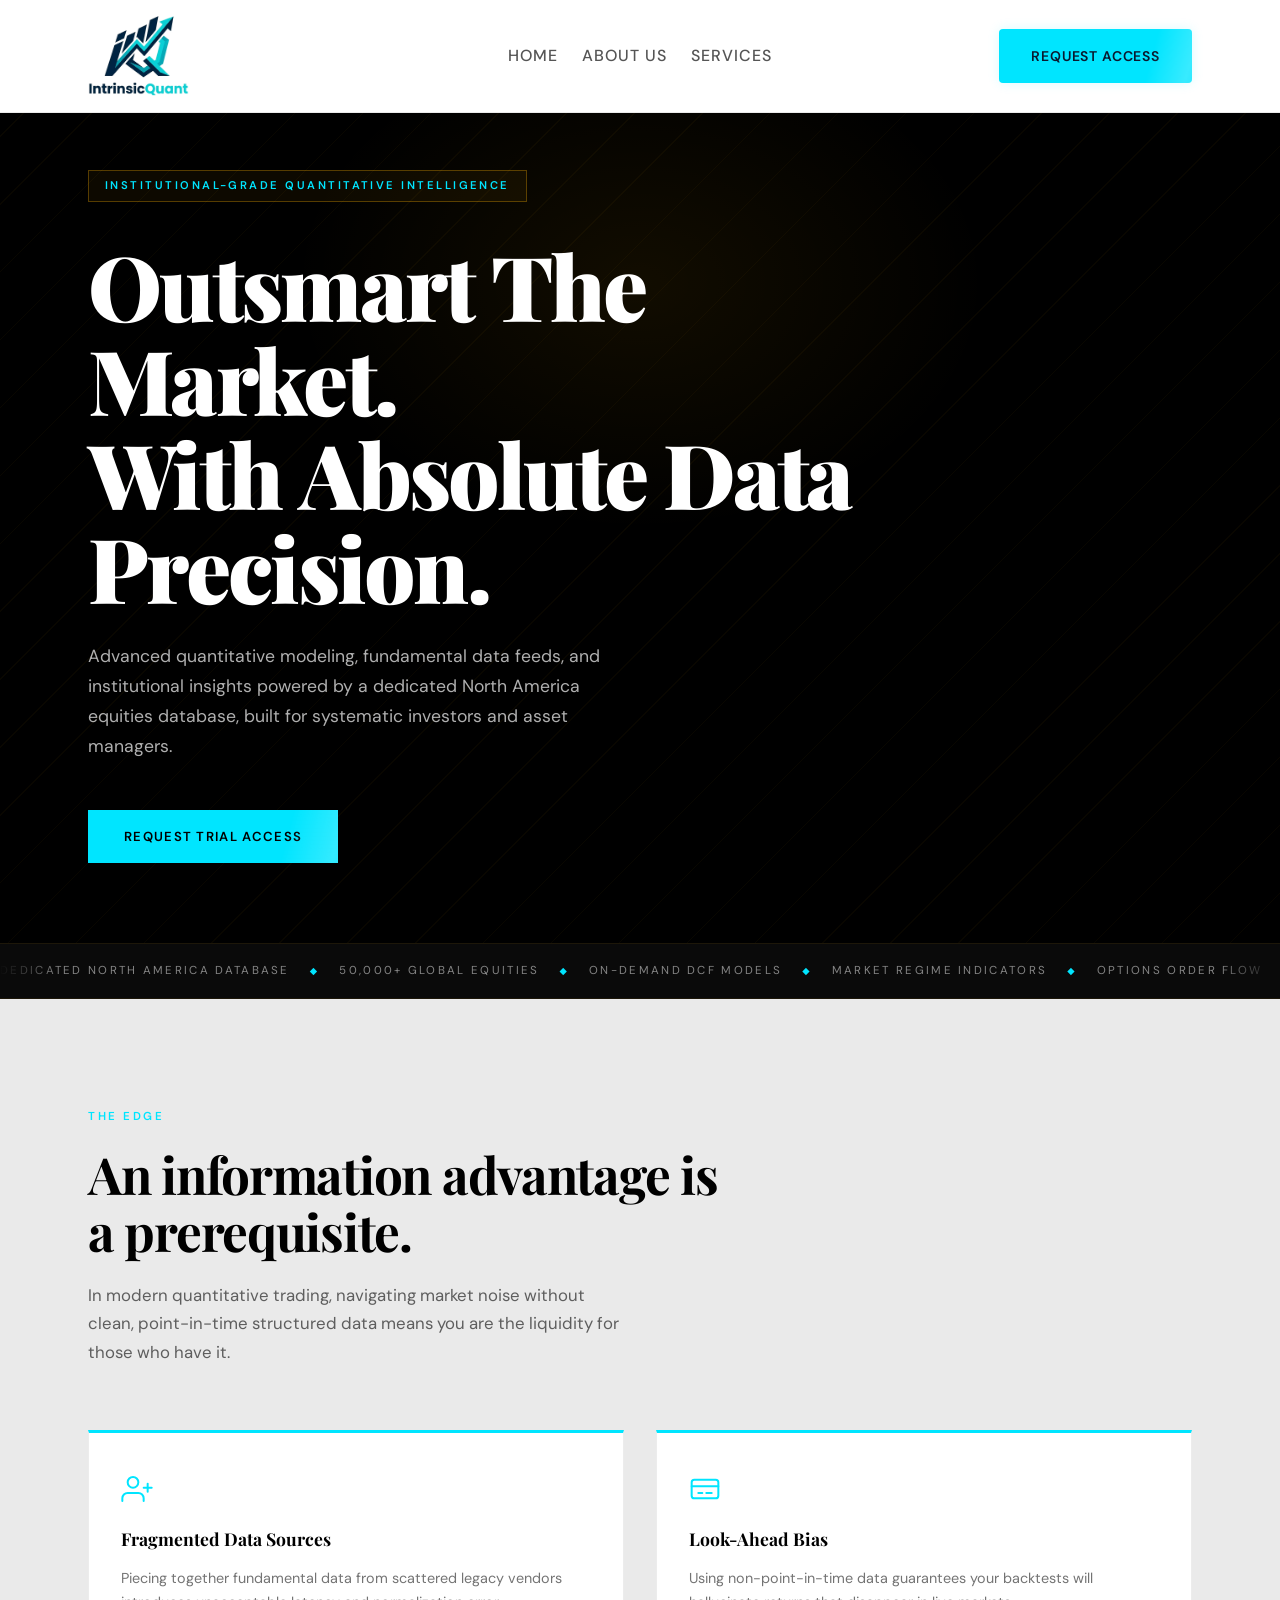
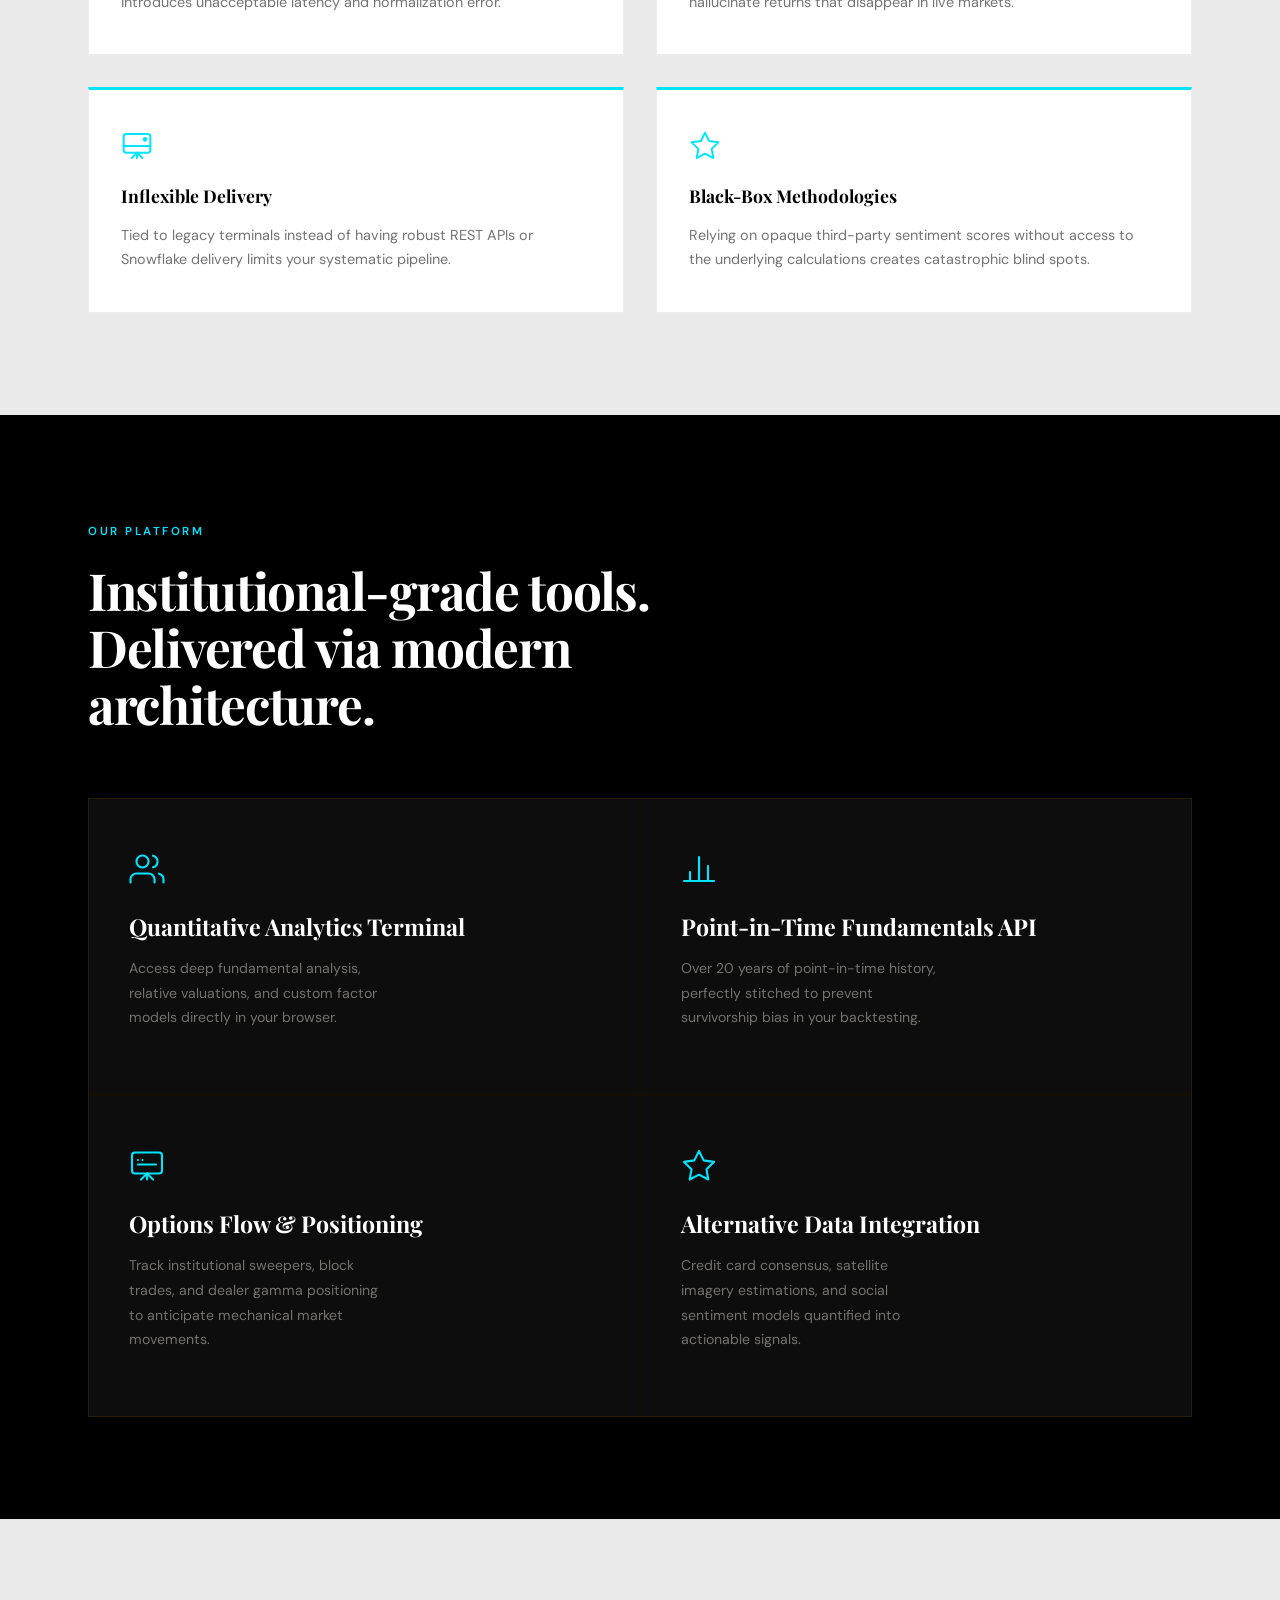
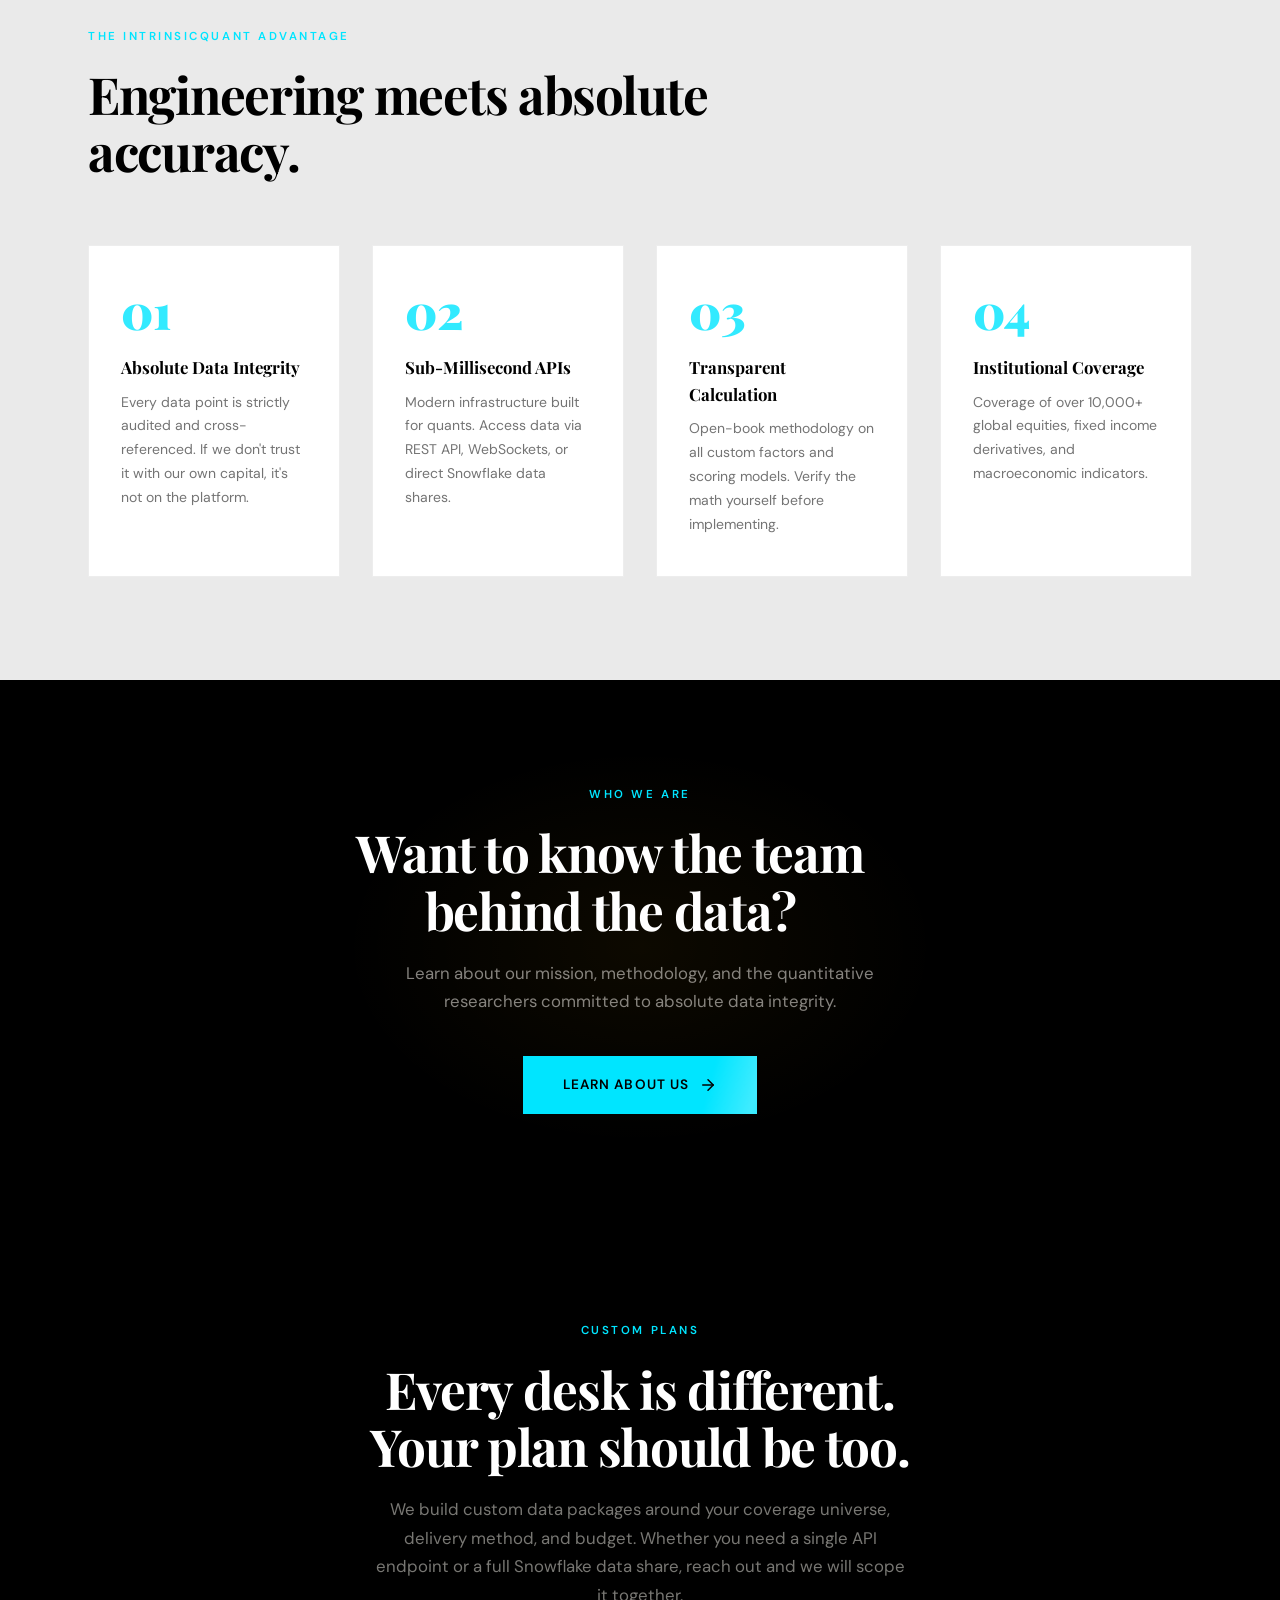
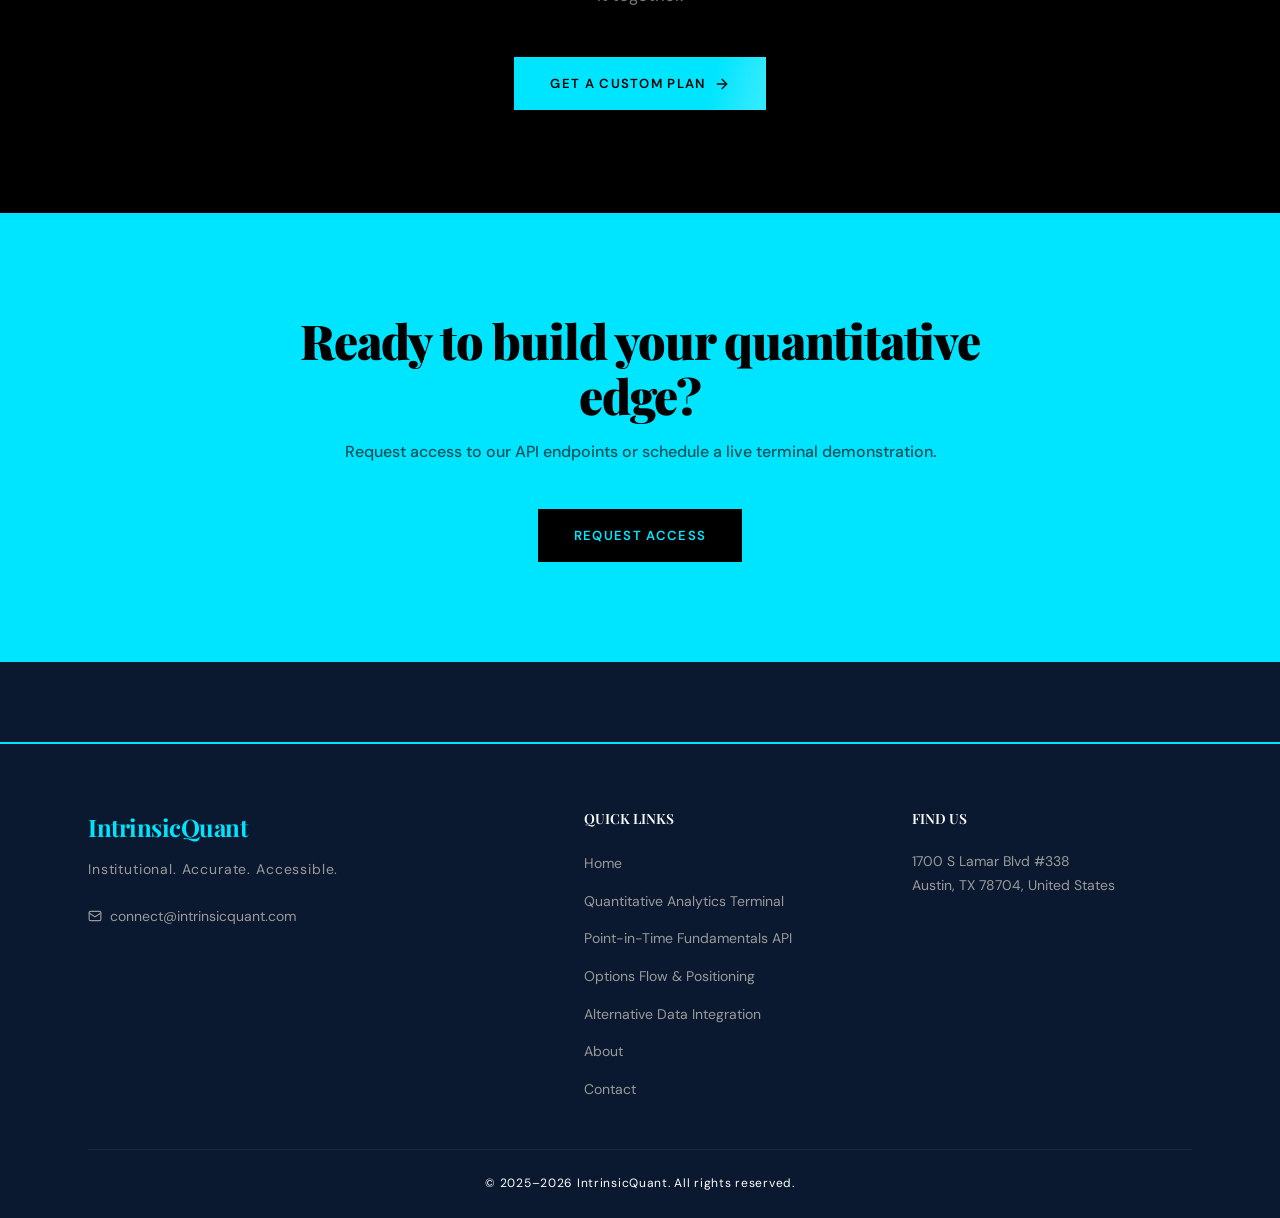
==== index.html @ f61d4e47 "Initial commit for IntrinsicQuant" ====
<!DOCTYPE html>
<html lang="en">

<head>
  <meta charset="UTF-8">
  <meta name="viewport" content="width=device-width, initial-scale=1.0">
  <title>IntrinsicQuant — Quantitative Financial Intelligence</title>
  <meta name="description"
    content="IntrinsicQuant is a Bloomberg-grade quantitative data platform delivering point-in-time fundamentals, options flow, and API access to systematic traders.">
  <link rel="canonical" href="https://intrinsicquant.com/">
  <meta property="og:title" content="IntrinsicQuant — Institutional-Grade Quantitative Financial Intelligence">
  <meta property="og:description"
    content="IntrinsicQuant is a Bloomberg-grade quantitative data platform delivering point-in-time fundamentals, options flow, and API access to systematic traders.">
  <meta property="og:image" content="https://intrinsicquant.com/assets/images/logo.png">
  <meta property="og:url" content="https://intrinsicquant.com/">
  <meta property="og:type" content="website">
  <meta name="twitter:card" content="summary_large_image">
  <meta name="twitter:title" content="IntrinsicQuant — Institutional-Grade Quantitative Financial Intelligence">
  <meta name="twitter:description" content="IntrinsicQuant is a Bloomberg-grade quantitative data platform delivering point-in-time fundamentals, options flow, and API access to systematic traders.">
  <meta name="twitter:image" content="https://intrinsicquant.com/assets/images/logo.png">
  <link
    href="https://fonts.googleapis.com/css2?family=Playfair+Display:ital,wght@0,400;0,600;0,700;0,900;1,400;1,700&family=DM+Sans:opsz,wght@9..40,300;9..40,400;9..40,500;9..40,600&display=swap"
    rel="stylesheet">
  <link rel="stylesheet" href="css/styles.css">
  <script type="application/ld+json">
  {
    "@context": "https://schema.org",
    "@type": "Organization",
    "name": "IntrinsicQuant",
    "image": "https://intrinsicquant.com/assets/images/logo.png",
    "@id": "https://intrinsicquant.com/",
    "url": "https://intrinsicquant.com/",
    "address": {
      "@type": "PostalAddress",
      "streetAddress": "1700 S Lamar Blvd #338",
      "addressLocality": "Austin",
      "addressRegion": "TX",
      "postalCode": "78704",
      "addressCountry": "US"
    }
  }
  </script>
  <style>
    /* ══════════════════════════════════════════════
   HOME — SECTION 1: HERO
══════════════════════════════════════════════ */
    .home-hero {
      position: relative;
      min-height: 100vh;
      background: #000;
      display: flex;
      align-items: center;
      overflow: hidden;
      padding-top: 90px;
    }

    /* Diagonal geometric texture */
    .home-hero__bg {
      position: absolute;
      inset: 0;
      background-image:
        repeating-linear-gradient(135deg,
          rgba(255, 180, 0, 0.035) 0px,
          rgba(255, 180, 0, 0.035) 1px,
          transparent 1px,
          transparent 48px);
      pointer-events: none;
      z-index: 0;
    }

    /* Radial glow behind headline */
    .home-hero__glow {
      position: absolute;
      top: 30%;
      left: 50%;
      transform: translate(-50%, -50%);
      width: 700px;
      height: 500px;
      background: radial-gradient(ellipse at center, rgba(255, 180, 0, 0.07) 0%, transparent 70%);
      pointer-events: none;
      z-index: 0;
    }

    .home-hero__inner {
      position: relative;
      z-index: 1;
      width: 100%;
      max-width: var(--container-max);
      margin-inline: auto;
      padding-inline: var(--container-padding);
      padding-block: 80px;
    }

    .home-hero__tag {
      display: inline-block;
      font-family: var(--font-body);
      font-size: 0.7rem;
      font-weight: var(--weight-semibold);
      letter-spacing: 0.22em;
      text-transform: uppercase;
      color: var(--color-gold);
      border: 1px solid rgba(255, 180, 0, 0.3);
      padding: 6px 16px;
      margin-bottom: 36px;
      background: rgba(255, 180, 0, 0.05);
    }

    .home-hero__headline {
      font-family: var(--font-display);
      font-size: clamp(3rem, 7vw, 5.8rem);
      font-weight: 900;
      line-height: 1.05;
      letter-spacing: -0.03em;
      color: #fff;
      max-width: 820px;
      margin-bottom: 28px;
    }

    /* Word-by-word stagger */
    .home-hero__headline .word {
      display: inline-block;
      opacity: 0;
      transform: translateY(36px);
      animation: wordUp 0.75s cubic-bezier(0.16, 1, 0.3, 1) both;
    }

    @keyframes wordUp {
      to {
        opacity: 1;
        transform: translateY(0);
      }
    }

    .home-hero__sub {
      font-family: var(--font-body);
      font-size: 1.1rem;
      line-height: 1.7;
      color: var(--color-light);
      opacity: 0.75;
      max-width: 540px;
      margin-bottom: 48px;
      opacity: 0;
      animation: heroFadeIn 0.9s cubic-bezier(0.16, 1, 0.3, 1) 0.45s forwards;
    }

    @keyframes heroFadeIn {
      from {
        opacity: 0;
        transform: translateY(16px);
      }

      to {
        opacity: 0.75;
        transform: translateY(0);
      }
    }

    .home-hero__actions {
      display: flex;
      gap: 16px;
      flex-wrap: wrap;
      opacity: 0;
      animation: heroFadeIn2 0.9s cubic-bezier(0.16, 1, 0.3, 1) 0.7s forwards;
    }

    @keyframes heroFadeIn2 {
      from {
        opacity: 0;
        transform: translateY(12px);
      }

      to {
        opacity: 1;
        transform: translateY(0);
      }
    }

    .hero-btn-primary {
      display: inline-flex;
      align-items: center;
      gap: 8px;
      background: var(--color-gold);
      color: #000;
      font-family: var(--font-body);
      font-size: 0.82rem;
      font-weight: 600;
      letter-spacing: 0.1em;
      text-transform: uppercase;
      padding: 16px 36px;
      transition: background 0.25s, transform 0.2s, box-shadow 0.25s;
      position: relative;
      overflow: hidden;
    }

    .hero-btn-primary::after {
      content: '';
      position: absolute;
      inset: 0;
      background: linear-gradient(105deg, transparent 40%, rgba(255, 255, 255, 0.2) 50%, transparent 60%);
      background-size: 200%;
      background-position: 200%;
      transition: background-position 0.55s;
    }

    .hero-btn-primary:hover {
      background: #ffc933;
      transform: translateY(-2px);
      box-shadow: 0 8px 28px rgba(255, 180, 0, 0.3);
    }

    .hero-btn-primary:hover::after {
      background-position: -200%;
    }

    .hero-btn-outline {
      display: inline-flex;
      align-items: center;
      gap: 8px;
      background: transparent;
      color: var(--color-gold);
      font-family: var(--font-body);
      font-size: 0.82rem;
      font-weight: 600;
      letter-spacing: 0.1em;
      text-transform: uppercase;
      padding: 16px 36px;
      border: 1.5px solid var(--color-gold);
      transition: background 0.25s, transform 0.2s, box-shadow 0.25s;
    }

    .hero-btn-outline:hover {
      background: rgba(255, 180, 0, 0.08);
      transform: translateY(-2px);
      box-shadow: 0 0 20px rgba(255, 180, 0, 0.15);
    }

    /* ══════════════════════════════════════════════
   HOME — SECTION 2: CREDIBILITY STRIP
══════════════════════════════════════════════ */
    .cred-strip {
      background: #0a0a0a;
      border-top: 1px solid rgba(255, 180, 0, 0.08);
      border-bottom: 1px solid rgba(255, 180, 0, 0.08);
      padding: 18px 0;
      overflow: hidden;
      position: relative;
      display: flex;
    }

    .cred-strip::before,
    .cred-strip::after {
      content: '';
      position: absolute;
      top: 0;
      bottom: 0;
      width: 60px;
      z-index: 2;
    }

    .cred-strip::before {
      left: 0;
      background: linear-gradient(to right, #0a0a0a, transparent);
    }

    .cred-strip::after {
      right: 0;
      background: linear-gradient(to left, #0a0a0a, transparent);
    }

    .cred-strip__track {
      display: flex;
      flex-shrink: 0;
      animation: scroll-strip 25s linear infinite;
    }

    @keyframes scroll-strip {
      0% {
        transform: translateX(0);
      }

      100% {
        transform: translateX(-50%);
      }
    }

    .cred-strip__text {
      display: flex;
      align-items: center;
      font-family: var(--font-body);
      font-size: 0.72rem;
      letter-spacing: 0.2em;
      text-transform: uppercase;
      color: rgba(234, 234, 234, 0.55);
      margin: 0;
      padding-right: 20px;
      white-space: nowrap;
    }

    .cred-strip__text .diamond {
      color: var(--color-gold);
      margin: 0 20px;
      font-size: 0.6rem;
    }

    /* ══════════════════════════════════════════════
   HOME — SECTION 3: PROBLEM
══════════════════════════════════════════════ */
    .problem-section {
      background: var(--color-light);
      color: #000;
      padding-block: clamp(60px, 8vw, 120px);
    }

    .problem-section .sec-label {
      color: var(--color-gold);
    }

    .problem-section .sec-headline {
      color: #000;
    }

    .problem-section .sec-sub {
      color: rgba(0, 0, 0, 0.6);
    }

    .pain-grid {
      display: grid;
      grid-template-columns: repeat(2, 1fr);
      gap: 32px;
      margin-top: 64px;
    }

    .pain-card {
      background: #fff;
      border: 1px solid rgba(0, 0, 0, 0.07);
      border-top: 3px solid var(--color-gold);
      padding: 40px 32px;
      transition: box-shadow 0.3s, transform 0.3s;
    }

    .pain-card:hover {
      box-shadow: 0 12px 40px rgba(0, 0, 0, 0.1);
      transform: translateY(-4px);
    }

    .pain-icon {
      font-size: 2rem;
      margin-bottom: 20px;
      display: block;
    }

    .pain-card h4 {
      font-family: var(--font-display);
      font-size: 1.1rem;
      font-weight: 700;
      color: #000;
      margin-bottom: 12px;
    }

    .pain-card p {
      font-size: 0.9rem;
      line-height: 1.7;
      color: rgba(0, 0, 0, 0.55);
    }

    /* ══════════════════════════════════════════════
   HOME — SECTION 4: SERVICES
══════════════════════════════════════════════ */
    .services-section {
      background: #000;
      padding-block: clamp(60px, 8vw, 120px);
    }

    .svc-grid {
      display: grid;
      grid-template-columns: repeat(2, 1fr);
      gap: 2px;
      margin-top: 64px;
      background: rgba(255, 180, 0, 0.08);
      border: 1px solid rgba(255, 180, 0, 0.1);
      align-items: stretch;
      /* equal height */
    }

    .svc-card {
      background: #0d0d0d;
      padding: 52px 40px 64px;
      position: relative;
      overflow: hidden;
      text-decoration: none;
      color: inherit;
      display: flex;
      flex-direction: column;
      transition: background 0.35s, box-shadow 0.35s;
    }

    /* Gold gradient overlay that fades in on hover */
    .svc-card::after {
      content: '';
      position: absolute;
      inset: 0;
      background: linear-gradient(160deg,
          rgba(180, 120, 0, 0.14) 0%,
          rgba(255, 180, 0, 0.06) 50%,
          transparent 100%);
      opacity: 0;
      transition: opacity 0.4s;
      pointer-events: none;
      z-index: 0;
    }

    .svc-card>* {
      position: relative;
      z-index: 1;
    }

    .svc-card::before {
      content: '';
      position: absolute;
      top: 0;
      left: 0;
      right: 0;
      height: 2px;
      background: var(--color-gold);
      transform: scaleX(0);
      transform-origin: left;
      transition: transform 0.4s var(--ease-out);
      z-index: 2;
    }

    .svc-card:hover {
      background: #111;
      box-shadow: inset 0 0 60px rgba(150, 100, 0, 0.12);
    }

    .svc-card:hover::before {
      transform: scaleX(1);
    }

    .svc-card:hover::after {
      opacity: 1;
    }

    .svc-arrow {
      position: absolute;
      bottom: 32px;
      right: 36px;
      color: var(--color-gold);
      font-size: 1.3rem;
      opacity: 0;
      transform: translateX(-8px);
      transition: all 0.3s;
    }

    .svc-card:hover .svc-arrow {
      opacity: 1;
      transform: translateX(0);
    }

    .svc-icon {
      font-size: 2.2rem;
      margin-bottom: 24px;
      display: block;
    }

    .svc-card h3 {
      font-family: var(--font-display);
      font-size: 1.45rem;
      font-weight: 700;
      color: #fff;
      margin-bottom: 14px;
    }

    .svc-card p {
      font-size: 0.88rem;
      line-height: 1.75;
      color: rgba(240, 237, 230, 0.45);
      max-width: 260px;
    }

    /* ══════════════════════════════════════════════
   HOME — SECTION 5: WHY INTRINSICQUANT
══════════════════════════════════════════════ */
    .why-section {
      background: var(--color-light);
      color: #000;
      padding-block: clamp(60px, 8vw, 120px);
    }

    .why-section .sec-label {
      color: var(--color-gold);
    }

    .why-section .sec-headline {
      color: #000;
    }

    .why-cols {
      display: grid;
      grid-template-columns: repeat(4, 1fr);
      gap: 32px;
      margin-top: 64px;
    }

    .why-col {
      padding: 40px 32px;
      background: #fff;
      border: 1px solid rgba(0, 0, 0, 0.07);
      transition: box-shadow 0.3s, transform 0.3s;
    }

    .why-col:hover {
      box-shadow: 0 12px 40px rgba(0, 0, 0, 0.09);
      transform: translateY(-4px);
    }

    .why-num {
      font-family: var(--font-display);
      font-size: 3rem;
      font-weight: 900;
      color: var(--color-gold);
      line-height: 1;
      margin-bottom: 20px;
      display: block;
      opacity: 0.8;
    }

    .why-col h4 {
      font-family: var(--font-display);
      font-size: 1.05rem;
      font-weight: 700;
      color: #000;
      margin-bottom: 10px;
    }

    .why-col p {
      font-size: 0.875rem;
      line-height: 1.7;
      color: rgba(0, 0, 0, 0.55);
    }

    /* ══════════════════════════════════════════════
   HOME — SECTION 5.5: ABOUT CTA
══════════════════════════════════════════════ */
    .about-cta-section {
      background: #000;
      padding-block: clamp(60px, 8vw, 100px);
      position: relative;
      overflow: hidden;
    }

    .about-cta-section::before {
      content: '';
      position: absolute;
      top: 50%;
      left: 50%;
      transform: translate(-50%, -50%);
      width: 600px;
      height: 400px;
      background: radial-gradient(ellipse at center, rgba(255, 180, 0, 0.05) 0%, transparent 70%);
      pointer-events: none;
    }

    .about-cta-inner {
      position: relative;
      text-align: center;
      max-width: 700px;
      margin-inline: auto;
    }

    .about-cta-section .sec-label {
      color: var(--color-gold);
    }

    .about-cta-section .sec-headline {
      color: #fff;
      margin-bottom: 20px;
    }

    .about-cta-section .sec-sub {
      color: rgba(240, 237, 230, 0.55);
      margin-bottom: 40px;
    }

    .about-cta-btn {
      display: inline-flex;
      align-items: center;
      gap: 10px;
      background: var(--color-gold);
      color: #000;
      font-family: var(--font-body);
      font-size: 0.85rem;
      font-weight: 600;
      letter-spacing: 0.08em;
      text-transform: uppercase;
      padding: 18px 40px;
      transition: background 0.25s, transform 0.2s, box-shadow 0.25s;
      position: relative;
      overflow: hidden;
    }

    .about-cta-btn::after {
      content: '';
      position: absolute;
      inset: 0;
      background: linear-gradient(105deg, transparent 40%, rgba(255, 255, 255, 0.25) 50%, transparent 60%);
      background-size: 200%;
      background-position: 200%;
      transition: background-position 0.55s;
    }

    .about-cta-btn:hover {
      background: #ffc933;
      transform: translateY(-2px);
      box-shadow: 0 10px 30px rgba(255, 180, 0, 0.35);
    }

    .about-cta-btn:hover::after {
      background-position: -200%;
    }

    .about-cta-btn svg {
      transition: transform 0.3s;
    }

    .about-cta-btn:hover svg {
      transform: translateX(4px);
    }

    /* ══════════════════════════════════════════════
   HOME — SECTION 6: HOW IT WORKS
══════════════════════════════════════════════ */
    .process-section {
      background: #000;
      padding-block: clamp(60px, 8vw, 120px);
    }

    .steps-row {
      display: grid;
      grid-template-columns: repeat(4, 1fr);
      gap: 0;
      margin-top: 72px;
      position: relative;
    }

    /* Horizontal connecting gold line — desktop */
    .steps-row::before {
      content: '';
      position: absolute;
      top: 32px;
      /* vertically centered on the 64px circle */
      left: calc(12.5%);
      right: calc(12.5%);
      height: 1px;
      background: linear-gradient(90deg, rgba(255, 180, 0, 0), rgba(255, 180, 0, 0.6) 20%, rgba(255, 180, 0, 0.6) 80%, rgba(255, 180, 0, 0));
      pointer-events: none;
      z-index: 0;
    }

    .step-item {
      padding: 0 24px;
      position: relative;
      text-align: center;
    }

    .step-circle {
      width: 64px;
      height: 64px;
      border-radius: 50%;
      background: #000;
      border: 2px solid var(--color-gold);
      display: flex;
      align-items: center;
      justify-content: center;
      margin: 0 auto 28px;
      font-family: var(--font-display);
      font-size: 1.3rem;
      font-weight: 700;
      color: var(--color-gold);
      position: relative;
      z-index: 1;
      transition: background 0.3s, box-shadow 0.3s;
    }

    .step-item:hover .step-circle {
      background: var(--color-gold);
      color: #000;
      box-shadow: 0 0 24px rgba(255, 180, 0, 0.35);
    }

    .step-item h4 {
      font-family: var(--font-display);
      font-size: 1.05rem;
      font-weight: 700;
      color: #fff;
      margin-bottom: 10px;
    }

    .step-item p {
      font-size: 0.85rem;
      line-height: 1.7;
      color: rgba(240, 237, 230, 0.45);
    }

    /* ══════════════════════════════════════════════
   HOME — SECTION 7: CTA BANNER
══════════════════════════════════════════════ */
    .cta-gold {
      background: var(--color-gold);
      padding-block: clamp(60px, 8vw, 100px);
      text-align: center;
    }

    .cta-gold h2 {
      font-family: var(--font-display);
      font-size: clamp(1.8rem, 4vw, 3rem);
      font-weight: 900;
      color: #000;
      line-height: 1.15;
      letter-spacing: -0.025em;
      max-width: 680px;
      margin-inline: auto;
      margin-bottom: 16px;
    }

    .cta-gold__sub {
      font-size: 1rem;
      color: rgba(0, 0, 0, 0.65);
      margin-bottom: 44px;
      font-weight: 500;
    }

    .cta-gold__btns {
      display: flex;
      gap: 16px;
      justify-content: center;
      flex-wrap: wrap;
    }

    .cta-btn-black {
      display: inline-flex;
      align-items: center;
      gap: 8px;
      background: #000;
      color: var(--color-gold);
      font-family: var(--font-body);
      font-size: 0.82rem;
      font-weight: 600;
      letter-spacing: 0.1em;
      text-transform: uppercase;
      padding: 16px 36px;
      transition: background 0.25s, transform 0.2s;
    }

    .cta-btn-black:hover {
      background: #1a1a1a;
      transform: translateY(-2px);
    }

    .cta-btn-outline-black {
      display: inline-flex;
      align-items: center;
      gap: 8px;
      background: transparent;
      color: #000;
      font-family: var(--font-body);
      font-size: 0.82rem;
      font-weight: 600;
      letter-spacing: 0.1em;
      text-transform: uppercase;
      padding: 16px 36px;
      border: 1.5px solid #000;
      transition: background 0.25s, transform 0.2s;
    }

    .cta-btn-outline-black:hover {
      background: rgba(0, 0, 0, 0.08);
      transform: translateY(-2px);
    }

    /* ══════════════════════════════════════════════
   SHARED SECTION LABEL / HEADLINE HELPERS
══════════════════════════════════════════════ */
    .sec-label {
      display: inline-block;
      font-family: var(--font-body);
      font-size: 0.72rem;
      font-weight: 600;
      letter-spacing: 0.22em;
      text-transform: uppercase;
      color: var(--color-gold);
      margin-bottom: 20px;
    }

    .sec-headline {
      font-family: var(--font-display);
      font-size: clamp(2rem, 4.5vw, 3.2rem);
      font-weight: 700;
      line-height: 1.12;
      letter-spacing: -0.025em;
      color: #fff;
      margin-bottom: 20px;
      max-width: 640px;
    }

    .sec-sub {
      font-size: 1.05rem;
      line-height: 1.7;
      color: rgba(240, 237, 230, 0.5);
      max-width: 540px;
      margin-inline: auto;
      margin-bottom: 0;
    }

    /* ══════════════════════════════════════════════
   RESPONSIVE
══════════════════════════════════════════════ */
    @media (max-width: 1024px) {
      .why-cols {
        grid-template-columns: repeat(2, 1fr);
      }
    }

    @media (max-width: 880px) {
      .pain-grid {
        grid-template-columns: 1fr;
      }

      .svc-grid {
        grid-template-columns: 1fr;
      }

      .steps-row {
        grid-template-columns: 1fr;
        gap: 0;
      }

      /* Hide horizontal desktop line on mobile */
      .steps-row::before {
        display: none;
      }

      .step-item {
        text-align: left;
        display: flex;
        gap: 24px;
        align-items: flex-start;
        padding: 0 0 0 0;
        position: relative;
        margin-bottom: 40px;
      }

      /* Vertical gold line runs alongside each step except the last */
      .step-item:not(:last-child)::after {
        content: '';
        position: absolute;
        top: 64px;
        /* below the circle */
        left: 31px;
        /* center of 64px circle */
        width: 1px;
        bottom: -8px;
        background: linear-gradient(180deg, rgba(255, 180, 0, 0.6), rgba(255, 180, 0, 0));
        z-index: 0;
      }

      .step-circle {
        margin: 0;
        flex: 0 0 calc(64px) !important;
        width: 64px !important;
        height: 64px !important;
        min-width: 64px !important;
        min-height: 64px !important;
        aspect-ratio: 1 / 1 !important;
        border-radius: 50% !important;
        position: relative;
        z-index: 1;
        display: flex !important;
        align-items: center !important;
        justify-content: center !important;
        padding: 0 !important;
        line-height: 1 !important;
      }

      .step-item>div {
        flex: 1;
        padding-top: 16px;
      }
    }

    @media (max-width: 640px) {
      .home-hero__headline .word {
        animation: heroFadeIn 0.8s ease forwards !important;
        animation-delay: 0.15s !important;
      }

      .why-cols {
        grid-template-columns: 1fr;
      }

      .home-hero__actions {
        flex-direction: column;
      }

      .hero-btn-primary,
      .hero-btn-outline {
        width: 100%;
        justify-content: center;
      }

      .cta-gold__btns {
        flex-direction: column;
        align-items: center;
      }

      .cta-btn-black,
      .cta-btn-outline-black {
        width: 100%;
        max-width: 320px;
        justify-content: center;
      }
    }
  </style>
  <script defer src="js/main.js"></script>
</head>

<body>

  <!-- NAV -->
  <nav class="nav" id="navbar">
    <div class="container">
      <div class="nav__inner">

        <a class="nav__logo" href="/">
          <img src="assets/images/logo.png" alt="IntrinsicQuant" height="80">
        </a>

        <ul class="nav__links">
          <li class="nav__item">
            <a href="/" class="nav__link">Home</a>
          </li>
          <li class="nav__item">
            <a href="/about/" class="nav__link">About Us</a>
          </li>
          <li class="nav__item">
            <a href="/#services" class="nav__link">Services</a>
          </li>
          
        </ul>

        <div class="nav__ctas">
          
          <a class="btn btn--sm btn--primary" href="/contact/">Request Access</a>
        </div>

        <button class="nav__hamburger" id="nav-hamburger" aria-label="Toggle menu" aria-expanded="false">
          <span></span><span></span><span></span>
        </button>

      </div>
    </div>
  </nav>

  <!-- Mobile nav drawer -->
  <div class="nav__mobile" id="nav-mobile">
    <a href="/" class="nav__link">Home</a>
    <a href="/about/" class="nav__link">About Us</a>
    <a href="/#services" class="nav__link">Services</a>
    
    <div style="margin-top:auto;display:flex;flex-direction:column;gap:12px;">
      
      <a class="btn btn--primary" href="/contact/">Request Access</a>
    </div>
  </div>

  <!-- ═══════════════════════════════════════════
     SECTION 1 — HERO
════════════════════════════════════════════ -->
  <section class="home-hero" id="home-hero">
    <div class="home-hero__bg"></div>
    <div class="home-hero__glow"></div>
    <div class="home-hero__inner">
      <span class="home-hero__tag">Institutional-Grade Quantitative Intelligence</span>
      <h1 class="home-hero__headline">
        <span class="word" style="animation-delay:0.10s">Outsmart</span>
        <span class="word" style="animation-delay:0.22s">The</span>
        <span class="word" style="animation-delay:0.34s">Market.</span><br>
        <span class="word" style="animation-delay:0.50s">With</span>
        <span class="word" style="animation-delay:0.62s">Absolute</span>
        <span class="word" style="animation-delay:0.74s">Data</span>
        <span class="word" style="animation-delay:0.86s">Precision.</span>
      </h1>
      <p class="home-hero__sub">Advanced quantitative modeling, fundamental data feeds, and institutional insights powered by a dedicated North America equities database, built for systematic investors and asset managers.</p>
      <div class="home-hero__actions">
        <a href="/contact/" class="hero-btn-primary">Request Trial Access</a>
        
      </div>
    </div>
  </section>

  <!-- ═══════════════════════════════════════════
     SECTION 2 — CREDIBILITY STRIP
════════════════════════════════════════════ -->
  <div class="cred-strip">
    <div class="cred-strip__track">
      <p class="cred-strip__text">
        <span>Dedicated North America Database</span><span class="diamond">◆</span>
        <span>50,000+ Global Equities</span><span class="diamond">◆</span>
        <span>On-Demand DCF Models</span><span class="diamond">◆</span>
        <span>Market Regime Indicators</span><span class="diamond">◆</span>
        <span>Options Order Flow</span><span class="diamond">◆</span>
        <span>Point-in-Time Fundamentals</span><span class="diamond">◆</span>
        <span>Intrinsic Value Screener</span><span class="diamond">◆</span>
        <span>REST API & Snowflake Delivery</span><span class="diamond">◆</span>
</p>
      <p class="cred-strip__text" aria-hidden="true">
        <span>Dedicated North America Database</span><span class="diamond">◆</span>
        <span>50,000+ Global Equities</span><span class="diamond">◆</span>
        <span>On-Demand DCF Models</span><span class="diamond">◆</span>
        <span>Market Regime Indicators</span><span class="diamond">◆</span>
        <span>Options Order Flow</span><span class="diamond">◆</span>
        <span>Point-in-Time Fundamentals</span><span class="diamond">◆</span>
        <span>Intrinsic Value Screener</span><span class="diamond">◆</span>
        <span>REST API & Snowflake Delivery</span><span class="diamond">◆</span>
</p>
    </div>
  </div>

  <!-- ═══════════════════════════════════════════
     SECTION 3 — PROBLEM
════════════════════════════════════════════ -->
  <section class="problem-section">
    <div class="container">
      <span class="sec-label">The Edge</span>
      <h2 class="sec-headline" style="color:#000;">An information advantage is a prerequisite.</h2>
      <p class="sec-sub" style="color:rgba(0,0,0,0.6); margin-inline:0;">In modern quantitative trading, navigating market noise without clean, point-in-time structured data means you are the liquidity for those who have it.</p>
      <div class="pain-grid">
        <div class="pain-card">
          <span class="pain-icon">
            <svg xmlns="http://www.w3.org/2000/svg" width="32" height="32" viewBox="0 0 24 24" fill="none"
              stroke="#00E5FF" stroke-width="1.5" stroke-linecap="round" stroke-linejoin="round" aria-hidden="true">
              <path d="M17 21v-2a4 4 0 0 0-4-4H5a4 4 0 0 0-4 4v2" />
              <circle cx="9" cy="7" r="4" />
              <line x1="23" y1="11" x2="17" y2="11" />
              <line x1="20" y1="8" x2="20" y2="14" />
            </svg>
          </span>
          <h4>Fragmented Data Sources</h4>
          <p>Piecing together fundamental data from scattered legacy vendors introduces unacceptable latency and normalization error.</p>
        </div>
        <div class="pain-card">
          <span class="pain-icon">
            <svg xmlns="http://www.w3.org/2000/svg" width="32" height="32" viewBox="0 0 24 24" fill="none"
              stroke="#00E5FF" stroke-width="1.5" stroke-linecap="round" stroke-linejoin="round" aria-hidden="true">
              <rect x="2" y="5" width="20" height="14" rx="2" />
              <line x1="2" y1="10" x2="22" y2="10" />
              <line x1="7" y1="15" x2="10" y2="15" />
              <line x1="13" y1="15" x2="17" y2="15" />
            </svg>
          </span>
          <h4>Look-Ahead Bias</h4>
          <p>Using non-point-in-time data guarantees your backtests will hallucinate returns that disappear in live markets.</p>
        </div>
        <div class="pain-card">
          <span class="pain-icon">
            <svg xmlns="http://www.w3.org/2000/svg" width="32" height="32" viewBox="0 0 24 24" fill="none"
              stroke="#00E5FF" stroke-width="1.5" stroke-linecap="round" stroke-linejoin="round" aria-hidden="true">
              <rect x="2" y="3" width="20" height="14" rx="2" />
              <polyline points="8 21 12 17 16 21" />
              <line x1="12" y1="17" x2="12" y2="21" />
              <line x1="2" y1="12" x2="22" y2="12" />
              <circle cx="18" cy="7" r="1" fill="#00E5FF" />
            </svg>
          </span>
          <h4>Inflexible Delivery</h4>
          <p>Tied to legacy terminals instead of having robust REST APIs or Snowflake delivery limits your systematic pipeline.</p>
        </div>
        <div class="pain-card">
          <span class="pain-icon">
            <svg xmlns="http://www.w3.org/2000/svg" width="32" height="32" viewBox="0 0 24 24" fill="none"
              stroke="#00E5FF" stroke-width="1.5" stroke-linecap="round" stroke-linejoin="round" aria-hidden="true">
              <polygon points="12 2 15.09 8.26 22 9.27 17 14.14 18.18 21.02 12 17.77 5.82 21.02 7 14.14 2 9.27 8.91 8.26 12 2" />
            </svg>
          </span>
          <h4>Black-Box Methodologies</h4>
          <p>Relying on opaque third-party sentiment scores without access to the underlying calculations creates catastrophic blind spots.</p>
        </div>
      </div>
    </div>
  </section>

  <!-- ═══════════════════════════════════════════
     SECTION 4 — SERVICES
════════════════════════════════════════════ -->
  <section class="services-section" id="services">
    <div class="container">
      <span class="sec-label">Our Platform</span>
      <h2 class="sec-headline">Institutional-grade tools.<br>Delivered via modern architecture.</h2>
      <div class="svc-grid">

        <a href="/#book" class="svc-card">
          <span class="svc-icon">
            <svg xmlns="http://www.w3.org/2000/svg" width="36" height="36" viewBox="0 0 24 24" fill="none"
              stroke="#00E5FF" stroke-width="1.4" stroke-linecap="round" stroke-linejoin="round" aria-hidden="true">
              <path d="M17 21v-2a4 4 0 0 0-4-4H5a4 4 0 0 0-4 4v2" />
              <circle cx="9" cy="7" r="4" />
              <path d="M23 21v-2a4 4 0 0 0-3-3.87" />
              <path d="M16 3.13a4 4 0 0 1 0 7.75" />
            </svg>
          </span>
          <h3>Quantitative Analytics Terminal</h3>
          <p>Access deep fundamental analysis, relative valuations, and custom factor models directly in your browser.</p>
          <span class="svc-arrow">→</span>
        </a>

        <a href="/#book" class="svc-card">
          <span class="svc-icon">
            <svg xmlns="http://www.w3.org/2000/svg" width="36" height="36" viewBox="0 0 24 24" fill="none"
              stroke="#00E5FF" stroke-width="1.4" stroke-linecap="round" stroke-linejoin="round" aria-hidden="true">
              <line x1="18" y1="20" x2="18" y2="10" />
              <line x1="12" y1="20" x2="12" y2="4" />
              <line x1="6" y1="20" x2="6" y2="14" />
              <path d="M2 20h20" />
            </svg>
          </span>
          <h3>Point-in-Time Fundamentals API</h3>
          <p>Over 20 years of point-in-time history, perfectly stitched to prevent survivorship bias in your backtesting.</p>
          <span class="svc-arrow">→</span>
        </a>

        <a href="/#book" class="svc-card">
          <span class="svc-icon">
            <svg xmlns="http://www.w3.org/2000/svg" width="36" height="36" viewBox="0 0 24 24" fill="none"
              stroke="#00E5FF" stroke-width="1.4" stroke-linecap="round" stroke-linejoin="round" aria-hidden="true">
              <rect x="2" y="3" width="20" height="14" rx="2" />
              <polyline points="8 21 12 17 16 21" />
              <line x1="12" y1="17" x2="12" y2="21" />
              <path d="M6 8h.01M9 8h.01" />
              <path d="M6 11h12" />
            </svg>
          </span>
          <h3>Options Flow & Positioning</h3>
          <p>Track institutional sweepers, block trades, and dealer gamma positioning to anticipate mechanical market movements.</p>
          <span class="svc-arrow">→</span>
        </a>

        <a href="/#book" class="svc-card">
          <span class="svc-icon">
            <svg xmlns="http://www.w3.org/2000/svg" width="36" height="36" viewBox="0 0 24 24" fill="none"
              stroke="#00E5FF" stroke-width="1.4" stroke-linecap="round" stroke-linejoin="round" aria-hidden="true">
              <polygon points="12 2 15.09 8.26 22 9.27 17 14.14 18.18 21.02 12 17.77 5.82 21.02 7 14.14 2 9.27 8.91 8.26 12 2" />
            </svg>
          </span>
          <h3>Alternative Data Integration</h3>
          <p>Credit card consensus, satellite imagery estimations, and social sentiment models quantified into actionable signals.</p>
          <span class="svc-arrow">→</span>
        </a>

      </div>
    </div>
  </section>

  <!-- ═══════════════════════════════════════════
     SECTION 5 — WHY INTRINSICQUANT
════════════════════════════════════════════ -->
  <section class="why-section">
    <div class="container">
      <span class="sec-label">The IntrinsicQuant Advantage</span>
      <h2 class="sec-headline" style="color:#000;">Engineering meets absolute accuracy.</h2>
      <div class="why-cols">
        <div class="why-col">
          <span class="why-num">01</span>
          <h4>Absolute Data Integrity</h4>
          <p>Every data point is strictly audited and cross-referenced. If we don't trust it with our own capital, it's not on the platform.</p>
        </div>
        <div class="why-col">
          <span class="why-num">02</span>
          <h4>Sub-Millisecond APIs</h4>
          <p>Modern infrastructure built for quants. Access data via REST API, WebSockets, or direct Snowflake data shares.</p>
        </div>
        <div class="why-col">
          <span class="why-num">03</span>
          <h4>Transparent Calculation</h4>
          <p>Open-book methodology on all custom factors and scoring models. Verify the math yourself before implementing.</p>
        </div>
        <div class="why-col">
          <span class="why-num">04</span>
          <h4>Institutional Coverage</h4>
          <p>Coverage of over 10,000+ global equities, fixed income derivatives, and macroeconomic indicators.</p>
        </div>
      </div>
    </div>
  </section>

  <!-- ═══════════════════════════════════════════
     SECTION 5.5 — ABOUT CTA
════════════════════════════════════════════ -->
  <section class="about-cta-section">
    <div class="container">
      <div class="about-cta-inner">
        <span class="sec-label">Who We Are</span>
        <h2 class="sec-headline">Want to know the team behind the data?</h2>
        <p class="sec-sub">Learn about our mission, methodology, and the quantitative researchers committed to absolute data integrity.</p>
        <a href="/about/" class="about-cta-btn">
          Learn About Us
          <svg xmlns="http://www.w3.org/2000/svg" width="18" height="18" viewBox="0 0 24 24" fill="none" stroke="currentColor" stroke-width="2" stroke-linecap="round" stroke-linejoin="round" aria-hidden="true">
            <line x1="5" y1="12" x2="19" y2="12"></line>
            <polyline points="12 5 19 12 12 19"></polyline>
          </svg>
        </a>
      </div>
    </div>
  </section>

  <!-- ═══════════════════════════════════════════
     SECTION 6 — HOW IT WORKS
════════════════════════════════════════════ -->
  <section class="process-section" id="process">
    <div class="container" style="text-align:center;">
      <span class="sec-label">Custom Plans</span>
      <h2 class="sec-headline" style="margin-inline:auto;">Every desk is different.<br>Your plan should be too.</h2>
      <p class="sec-sub" style="margin-bottom:48px;">We build custom data packages around your coverage universe, delivery method, and budget. Whether you need a single API endpoint or a full Snowflake data share, reach out and we will scope it together.</p>
      <a href="/contact/" class="hero-btn-primary" style="display:inline-flex;">Get a Custom Plan <svg xmlns="http://www.w3.org/2000/svg" width="16" height="16" viewBox="0 0 24 24" fill="none" stroke="currentColor" stroke-width="2" stroke-linecap="round" stroke-linejoin="round"><path d="M5 12h14"/><path d="m12 5 7 7-7 7"/></svg></a>
    </div>
  </section>

  <!-- ═══════════════════════════════════════════
     SECTION 7 — CTA BANNER
════════════════════════════════════════════ -->
  <section class="cta-gold" id="book">
    <div class="container">
      <h2>Ready to build your quantitative edge?</h2>
      <p class="cta-gold__sub">Request access to our API endpoints or schedule a live terminal demonstration.</p>
      <div class="cta-gold__btns">
        <a href="/contact/" class="cta-btn-black">Request Access</a>
        
      </div>
    </div>
  </section>

  <!-- FOOTER -->
  <footer class="site-footer">
    <div class="container">
      <div class="footer-grid">

        <!-- Col 1: Brand -->
        <div class="footer-col footer-brand">
          <a class="footer-logo" href="/">IntrinsicQuant</a>
          <p class="footer-tagline">Institutional. Accurate. Accessible.</p>
          <div class="footer-contact">
            
            <a class="footer-contact-link" href="mailto:connect@intrinsicquant.com">
              <svg xmlns="http://www.w3.org/2000/svg" width="14" height="14" viewBox="0 0 24 24" fill="none"
                stroke="currentColor" stroke-width="2" stroke-linecap="round" stroke-linejoin="round"
                aria-hidden="true">
                <rect width="20" height="16" x="2" y="4" rx="2" />
                <path d="m22 7-8.97 5.7a1.94 1.94 0 0 1-2.06 0L2 7" />
              </svg>
              connect@intrinsicquant.com
            </a>
          </div>
        </div>

        <!-- Col 2: Quick Links -->
        <div class="footer-col">
          <h4 class="footer-heading">Quick Links</h4>
          <ul class="footer-links">
            <li><a href="/">Home</a></li>
            <li><a href="/#book">Quantitative Analytics Terminal</a></li>
            <li><a href="/#book">Point-in-Time Fundamentals API</a></li>
            <li><a href="/#book">Options Flow & Positioning</a></li>
            <li><a href="/#book">Alternative Data Integration</a></li>
            <li><a href="/about/">About</a></li>
            <li><a href="/contact/">Contact</a></li>
          </ul>
        </div>

        <!-- Col 3: Location & Social -->
        <div class="footer-col">
          <h4 class="footer-heading">Find Us</h4>
          <p class="footer-address">1700 S Lamar Blvd #338<br>Austin, TX 78704, United States</p>
          
          
        </div>

      </div>
      <div class="footer-bottom">
        <p>© 2025–2026 IntrinsicQuant. All rights reserved.</p>
      </div>
    </div>
  </footer>

</body>

</html>
---- css/styles.css ----
/* ============================================================
   INTRINSICQUANT.COM — SHARED CSS DESIGN SYSTEM
   Version: 1.0.0
   Stack: GitHub Pages / Static HTML
   Aesthetic: Quantitative Finance — Precision meets Authority
   ============================================================ */

/* ------------------------------------------------------------
   0. GOOGLE FONTS IMPORT
   Playfair Display (display/headings) + DM Sans (body)
   ------------------------------------------------------------ */
@import url('https://fonts.googleapis.com/css2?family=Playfair+Display:ital,wght@0,400;0,600;0,700;0,900;1,400;1,700&family=DM+Sans:opsz,wght@9..40,300;9..40,400;9..40,500;9..40,600&display=swap');


/* ============================================================
   1. DESIGN TOKENS — CSS CUSTOM PROPERTIES
   ============================================================ */
:root {

  /* --- Brand Colors --- */
  --color-black: #0A192F;
  --color-gold: #00E5FF;
  --color-gold-dark: #00B3CC;
  --color-gold-light: #66EFFF;
  --color-gold-glow: rgba(0, 229, 255, 0.15);
  --color-light: #EAEAEA;
  --color-white: #FFFFFF;

  /* --- Neutrals --- */
  --color-gray-50: #F8F8F8;
  --color-gray-100: #EAEAEA;
  /* = --color-light */
  --color-gray-200: #D4D4D4;
  --color-gray-400: #9A9A9A;
  --color-gray-600: #555555;
  --color-gray-800: #1A1A1A;
  --color-gray-900: #0D0D0D;

  /* --- Semantic Color Roles --- */
  --bg-primary: var(--color-black);
  --bg-secondary: var(--color-gray-900);
  --bg-surface: var(--color-gray-800);
  --bg-light-section: var(--color-light);
  --text-primary: var(--color-white);
  --text-secondary: var(--color-gray-400);
  --text-on-light: var(--color-black);
  --text-accent: var(--color-gold);
  --border-default: rgba(0, 229, 255, 0.18);
  --border-subtle: rgba(255, 255, 255, 0.08);

  /* --- Typography Scale --- */
  --font-display: 'Playfair Display', Georgia, serif;
  --font-body: 'DM Sans', system-ui, sans-serif;

  --text-xs: 0.75rem;
  /* 12px */
  --text-sm: 0.875rem;
  /* 14px */
  --text-base: 1rem;
  /* 16px */
  --text-md: 1.125rem;
  /* 18px */
  --text-lg: 1.25rem;
  /* 20px */
  --text-xl: 1.5rem;
  /* 24px */
  --text-2xl: 2rem;
  /* 32px */
  --text-3xl: 2.75rem;
  /* 44px */
  --text-4xl: 3.5rem;
  /* 56px */
  --text-5xl: 4.5rem;
  /* 72px */
  --text-hero: clamp(3rem, 7vw, 5.5rem);

  --leading-tight: 1.15;
  --leading-snug: 1.35;
  --leading-normal: 1.6;
  --leading-relaxed: 1.75;

  --tracking-tight: -0.03em;
  --tracking-normal: -0.01em;
  --tracking-wide: 0.06em;
  --tracking-wider: 0.12em;

  --weight-light: 300;
  --weight-regular: 400;
  --weight-medium: 500;
  --weight-semibold: 600;
  --weight-bold: 700;
  --weight-black: 900;

  /* --- Spacing Scale (8pt grid) --- */
  --space-1: 0.25rem;
  /*  4px */
  --space-2: 0.5rem;
  /*  8px */
  --space-3: 0.75rem;
  /* 12px */
  --space-4: 1rem;
  /* 16px */
  --space-5: 1.25rem;
  /* 20px */
  --space-6: 1.5rem;
  /* 24px */
  --space-8: 2rem;
  /* 32px */
  --space-10: 2.5rem;
  /* 40px */
  --space-12: 3rem;
  /* 48px */
  --space-16: 4rem;
  /* 64px */
  --space-20: 5rem;
  /* 80px */
  --space-24: 6rem;
  /* 96px */
  --space-32: 8rem;
  /* 128px */

  /* --- Layout --- */
  --container-max: 1200px;
  --container-wide: 1440px;
  --container-narrow: 780px;
  --container-padding: clamp(1.25rem, 5vw, 3rem);
  --section-py: clamp(4rem, 8vw, 7rem);

  /* --- Border Radius --- */
  --radius-sm: 4px;
  --radius-md: 8px;
  --radius-lg: 12px;
  --radius-xl: 20px;
  --radius-pill: 999px;

  /* --- Shadows --- */
  --shadow-sm: 0 2px 8px rgba(0, 0, 0, 0.35);
  --shadow-md: 0 8px 24px rgba(0, 0, 0, 0.5);
  --shadow-lg: 0 20px 60px rgba(0, 0, 0, 0.65);
  --shadow-gold: 0 0 28px rgba(0, 229, 255, 0.22);
  --shadow-gold-sm: 0 0 12px rgba(0, 229, 255, 0.15);

  /* --- Transitions --- */
  --ease-out: cubic-bezier(0.16, 1, 0.3, 1);
  --ease-in-out: cubic-bezier(0.45, 0, 0.55, 1);
  --ease-spring: cubic-bezier(0.34, 1.56, 0.64, 1);
  --duration-fast: 160ms;
  --duration-base: 280ms;
  --duration-slow: 480ms;

  /* --- Z-Index Layers --- */
  --z-base: 0;
  --z-raised: 10;
  --z-overlay: 100;
  --z-nav: 200;
  --z-modal: 300;
  --z-toast: 400;
}


/* ============================================================
   2. CSS RESET & BASE
   ============================================================ */
*,
*::before,
*::after {
  box-sizing: border-box;
  margin: 0;
  padding: 0;
}

html {
  font-size: 16px;
  scroll-behavior: smooth;
  -webkit-text-size-adjust: 100%;
  text-rendering: optimizeLegibility;
  -webkit-font-smoothing: antialiased;
  -moz-osx-font-smoothing: grayscale;
}

body {
  font-family: var(--font-body);
  font-size: var(--text-base);
  font-weight: var(--weight-regular);
  line-height: var(--leading-normal);
  color: var(--text-primary);
  background-color: var(--bg-primary);
  overflow-x: hidden;
}

img,
video,
svg {
  display: block;
  max-width: 100%;
  height: auto;
}

a {
  color: inherit;
  text-decoration: none;
}

ul,
ol {
  list-style: none;
}

button,
input,
select,
textarea {
  font: inherit;
  border: none;
  background: none;
  outline: none;
}

button {
  cursor: pointer;
}

::selection {
  background: var(--color-gold);
  color: var(--color-black);
}

:focus-visible {
  outline: 2px solid var(--color-gold);
  outline-offset: 3px;
  border-radius: var(--radius-sm);
}


/* ============================================================
   3. LAYOUT UTILITIES
   ============================================================ */

/* Container */
.container {
  width: 100%;
  max-width: var(--container-max);
  margin-inline: auto;
  padding-inline: var(--container-padding);
}

.container--wide {
  max-width: var(--container-wide);
}

.container--narrow {
  max-width: var(--container-narrow);
}

/* Section wrapper */
.section {
  padding-block: var(--section-py);
}

.section--dark {
  background-color: var(--bg-primary);
}

.section--dim {
  background-color: var(--bg-secondary);
}

.section--light {
  background-color: var(--bg-light-section);
  color: var(--text-on-light);
}

/* Grid helpers */
.grid {
  display: grid;
  gap: var(--space-8);
}

.grid-2 {
  grid-template-columns: repeat(2, 1fr);
}

.grid-3 {
  grid-template-columns: repeat(3, 1fr);
}

.grid-4 {
  grid-template-columns: repeat(4, 1fr);
}

.grid-auto-fit-sm {
  grid-template-columns: repeat(auto-fit, minmax(220px, 1fr));
}

.grid-auto-fit-md {
  grid-template-columns: repeat(auto-fit, minmax(300px, 1fr));
}

.grid-auto-fit-lg {
  grid-template-columns: repeat(auto-fit, minmax(360px, 1fr));
}

/* Flex helpers */
.flex {
  display: flex;
}

.flex-center {
  display: flex;
  align-items: center;
  justify-content: center;
}

.flex-between {
  display: flex;
  align-items: center;
  justify-content: space-between;
}

.flex-col {
  display: flex;
  flex-direction: column;
}

.gap-2 {
  gap: var(--space-2);
}

.gap-4 {
  gap: var(--space-4);
}

.gap-6 {
  gap: var(--space-6);
}

.gap-8 {
  gap: var(--space-8);
}

.gap-12 {
  gap: var(--space-12);
}

/* Spacing helpers */
.mt-auto {
  margin-top: auto;
}

.ml-auto {
  margin-left: auto;
}

.mx-auto {
  margin-inline: auto;
}

/* Divider */
.divider {
  width: 100%;
  height: 1px;
  background: var(--border-subtle);
}

.divider--gold {
  background: linear-gradient(90deg, transparent, var(--color-gold), transparent);
  height: 1px;
  border: none;
  opacity: 0.5;
}


/* ============================================================
   4. TYPOGRAPHY
   ============================================================ */

/* Display headings — Playfair Display */
.display-xl,
.display-lg,
.display-md,
.display-sm {
  font-family: var(--font-display);
  line-height: var(--leading-tight);
  letter-spacing: var(--tracking-tight);
  font-weight: var(--weight-bold);
}

.display-xl {
  font-size: var(--text-hero);
  font-weight: var(--weight-black);
}

.display-lg {
  font-size: var(--text-5xl);
}

.display-md {
  font-size: var(--text-4xl);
}

.display-sm {
  font-size: var(--text-3xl);
}

/* Section headings */
h1,
.h1 {
  font-family: var(--font-display);
  font-size: var(--text-4xl);
  font-weight: var(--weight-bold);
  line-height: var(--leading-tight);
  letter-spacing: var(--tracking-tight);
}

h2,
.h2 {
  font-family: var(--font-display);
  font-size: var(--text-3xl);
  font-weight: var(--weight-bold);
  line-height: var(--leading-snug);
  letter-spacing: var(--tracking-tight);
}

h3,
.h3 {
  font-family: var(--font-display);
  font-size: var(--text-2xl);
  font-weight: var(--weight-semibold);
  line-height: var(--leading-snug);
}

h4,
.h4 {
  font-family: var(--font-body);
  font-size: var(--text-xl);
  font-weight: var(--weight-semibold);
}

h5,
.h5 {
  font-family: var(--font-body);
  font-size: var(--text-lg);
  font-weight: var(--weight-medium);
}

h6,
.h6 {
  font-family: var(--font-body);
  font-size: var(--text-base);
  font-weight: var(--weight-semibold);
  letter-spacing: var(--tracking-wide);
  text-transform: uppercase;
}

/* Body text */
.text-xl {
  font-size: var(--text-xl);
  line-height: var(--leading-relaxed);
}

.text-lg {
  font-size: var(--text-lg);
  line-height: var(--leading-relaxed);
}

.text-md {
  font-size: var(--text-md);
  line-height: var(--leading-normal);
}

.text-base {
  font-size: var(--text-base);
  line-height: var(--leading-normal);
}

.text-sm {
  font-size: var(--text-sm);
  line-height: var(--leading-normal);
}

.text-xs {
  font-size: var(--text-xs);
  line-height: var(--leading-normal);
}

/* Eyebrow label (above section headings) */
.eyebrow {
  font-family: var(--font-body);
  font-size: var(--text-xs);
  font-weight: var(--weight-semibold);
  letter-spacing: var(--tracking-wider);
  text-transform: uppercase;
  color: var(--color-gold);
}

.eyebrow::before {
  content: '— ';
  opacity: 0.7;
}

/* Color utilities */
.text-gold {
  color: var(--color-gold);
}

.text-muted {
  color: var(--text-secondary);
}

.text-white {
  color: var(--color-white);
}

.text-black {
  color: var(--color-black);
}

/* Alignment */
.text-center {
  text-align: center;
}

.text-left {
  text-align: left;
}

.text-right {
  text-align: right;
}

/* Italic accent */
.italic-accent {
  font-style: italic;
  color: var(--color-gold);
}

/* Rich text body blocks */
.prose p {
  margin-bottom: var(--space-5);
  color: var(--text-secondary);
  line-height: var(--leading-relaxed);
}

.prose p:last-child {
  margin-bottom: 0;
}

.prose a {
  color: var(--color-gold);
  border-bottom: 1px solid rgba(0, 229, 255, 0.35);
  transition: border-color var(--duration-fast);
}

.prose a:hover {
  border-color: var(--color-gold);
}

.prose strong {
  color: var(--text-primary);
  font-weight: var(--weight-semibold);
}


/* ============================================================
   5. BUTTONS
   ============================================================ */

.btn {
  display: inline-flex;
  align-items: center;
  justify-content: center;
  gap: var(--space-2);
  padding: var(--space-4) var(--space-8);
  font-family: var(--font-body);
  font-size: var(--text-sm);
  font-weight: var(--weight-semibold);
  letter-spacing: var(--tracking-wide);
  text-transform: uppercase;
  border-radius: var(--radius-sm);
  transition:
    background var(--duration-base) var(--ease-out),
    color var(--duration-base) var(--ease-out),
    box-shadow var(--duration-base) var(--ease-out),
    transform var(--duration-fast) var(--ease-spring);
  white-space: nowrap;
  cursor: pointer;
  position: relative;
  overflow: hidden;
}

.btn:active {
  transform: scale(0.97);
}

/* Primary — Gold fill (Book a Meeting) */
.btn--primary {
  background: var(--color-gold);
  color: var(--color-black);
  box-shadow: var(--shadow-gold-sm);
}

.btn--primary:hover {
  background: var(--color-gold-light);
  box-shadow: var(--shadow-gold);
  transform: translateY(-2px);
}

/* Secondary — Outlined gold */
.btn--secondary {
  background: transparent;
  color: var(--color-gold);
  border: 1.5px solid var(--color-gold);
}

.btn--secondary:hover {
  background: var(--color-gold-glow);
  box-shadow: var(--shadow-gold-sm);
  transform: translateY(-2px);
}

/* Ghost — Subtle for nav/inline use */
.btn--ghost {
  background: transparent;
  color: var(--text-primary);
  border: 1.5px solid var(--border-subtle);
}

.btn--ghost:hover {
  border-color: var(--color-gold);
  color: var(--color-gold);
}


/* Size modifiers */
.btn--sm {
  padding: var(--space-4) var(--space-8);
  font-size: var(--text-sm);
}

.btn--lg {
  padding: var(--space-5) var(--space-10);
  font-size: var(--text-base);
}

.btn--xl {
  padding: var(--space-6) var(--space-12);
  font-size: var(--text-md);
}

/* Full width */
.btn--full {
  width: 100%;
}

/* Button icon */
.btn__icon {
  width: 1.1em;
  height: 1.1em;
  flex-shrink: 0;
}

/* Shimmer effect on primary btn */
.btn--primary::after {
  content: '';
  position: absolute;
  inset: 0;
  background: linear-gradient(105deg, transparent 40%, rgba(255, 255, 255, 0.22) 50%, transparent 60%);
  background-size: 200%;
  background-position: 200%;
  transition: background-position 0.6s var(--ease-out);
}

.btn--primary:hover::after {
  background-position: -200%;
}


/* ============================================================
   6. NAVIGATION
   ============================================================ */

.nav {
  position: fixed;
  top: 0;
  left: 0;
  right: 0;
  z-index: var(--z-nav);
  background: var(--color-white);
  padding-block: var(--space-4);
  border-bottom: 1px solid rgba(0, 0, 0, 0.08);
  transition: box-shadow var(--duration-slow) var(--ease-out),
    padding var(--duration-base) var(--ease-out);
}

.nav.scrolled {
  background: var(--color-white);
  padding-block: var(--space-3);
  box-shadow: 0 2px 24px rgba(0, 0, 0, 0.10);
}

.nav__inner {
  display: flex;
  align-items: center;
  gap: var(--space-6);
}

/* Logo image */
.nav__logo {
  display: flex;
  align-items: center;
  flex-shrink: 0;
  text-decoration: none;
  flex: 1;
}

.nav__logo img {
  height: 80px;
  width: auto;
  display: block;
}

.nav__links {
  display: flex;
  align-items: center;
  justify-content: center;
  gap: var(--space-6);
  flex: 2;
}

/* Dropdown parent */
.nav__item {
  position: relative;
  list-style: none;
}

.nav__link {
  font-size: var(--text-base);
  font-weight: var(--weight-medium);
  color: var(--color-gray-600);
  letter-spacing: var(--tracking-wide);
  text-transform: uppercase;
  transition: color var(--duration-fast);
  position: relative;
  display: inline-flex;
  align-items: center;
  gap: 5px;
  padding-block: 4px;
  white-space: nowrap;
}

/* Chevron for dropdown parents */
.nav__link--parent::after {
  content: '';
  display: inline-block;
  width: 6px;
  height: 6px;
  border-right: 1.5px solid currentColor;
  border-bottom: 1.5px solid currentColor;
  transform: rotate(45deg) translateY(-2px);
  transition: transform var(--duration-fast);
  margin-left: 2px;
  flex-shrink: 0;
}

.nav__item:hover .nav__link--parent::after {
  transform: rotate(-135deg) translateY(-2px);
}

/* Gold underline for non-parent links */
.nav__link:not(.nav__link--parent)::before {
  content: '';
  position: absolute;
  bottom: -2px;
  left: 0;
  width: 0;
  height: 1.5px;
  background: var(--color-gold);
  transition: width var(--duration-base) var(--ease-out);
}

.nav__link:hover,
.nav__link.active {
  color: var(--color-black);
}

.nav__link:not(.nav__link--parent):hover::before,
.nav__link:not(.nav__link--parent).active::before {
  width: 100%;
}

/* Dropdown panel */
.nav__dropdown {
  position: absolute;
  top: calc(100% + 14px);
  left: 0;
  background: var(--color-white);
  border: 1px solid rgba(0, 0, 0, 0.08);
  border-top: 2px solid var(--color-gold);
  min-width: 200px;
  box-shadow: 0 12px 40px rgba(0, 0, 0, 0.12);
  opacity: 0;
  visibility: hidden;
  transform: translateY(8px);
  transition:
    opacity var(--duration-base) var(--ease-out),
    transform var(--duration-base) var(--ease-out),
    visibility var(--duration-base);
  list-style: none;
  padding: 8px 0;
  z-index: var(--z-overlay);
}

.nav__item:hover .nav__dropdown {
  opacity: 1;
  visibility: visible;
  transform: translateY(0);
}

.nav__dropdown li a {
  display: block;
  padding: 10px 20px;
  font-family: var(--font-body);
  font-size: 0.8rem;
  font-weight: var(--weight-medium);
  letter-spacing: 0.06em;
  text-transform: uppercase;
  color: var(--color-gray-600);
  transition: color var(--duration-fast), background var(--duration-fast), padding-left var(--duration-fast);
  text-decoration: none;
}

.nav__dropdown li a:hover {
  color: var(--color-black);
  background: rgba(0, 229, 255, 0.06);
  padding-left: 26px;
}

.nav__ctas {
  display: flex;
  align-items: center;
  justify-content: flex-end;
  gap: var(--space-3);
  flex: 1;
}

/* Override button colors for white nav */
.nav .btn--secondary {
  color: var(--color-black);
  border-color: var(--color-black);
}

.nav .btn--secondary:hover {
  background: rgba(0, 0, 0, 0.05);
  color: var(--color-black);
}

/* Hamburger (mobile) */
.nav__hamburger {
  display: none;
  flex-direction: column;
  gap: 5px;
  width: 28px;
  cursor: pointer;
  padding: var(--space-2);
}

.nav__hamburger span {
  display: block;
  height: 2px;
  background: var(--color-black);
  border-radius: 2px;
  transition: transform var(--duration-base) var(--ease-out),
    opacity var(--duration-fast),
    width var(--duration-base) var(--ease-out);
}

.nav__hamburger span:nth-child(2) {
  width: 65%;
  margin-left: auto;
}

.nav__hamburger.open span:nth-child(1) {
  transform: translateY(7px) rotate(45deg);
}

.nav__hamburger.open span:nth-child(2) {
  opacity: 0;
  transform: translateX(8px);
}

.nav__hamburger.open span:nth-child(3) {
  transform: translateY(-7px) rotate(-45deg);
}

/* Mobile nav drawer */
.nav__mobile {
  display: none;
  position: fixed;
  inset: 0;
  top: 0;
  background: var(--color-white);
  z-index: calc(var(--z-nav) - 1);
  padding: var(--space-32) var(--container-padding) var(--space-12);
  flex-direction: column;
  gap: var(--space-6);
  transform: translateX(100%);
  transition: transform var(--duration-slow) var(--ease-out);
  border-left: 1px solid rgba(0, 0, 0, 0.08);
}

.nav__mobile.open {
  transform: translateX(0);
}

.nav__mobile .nav__link {
  font-size: var(--text-xl);
  font-family: var(--font-display);
  font-weight: var(--weight-semibold);
  color: var(--color-black);
}

/* Mobile dropdown accordion */
.nav__mobile-group {
  display: flex;
  flex-direction: column;
  gap: 8px;
}

.nav__mobile-label {
  font-size: var(--text-xl);
  font-family: var(--font-display);
  font-weight: var(--weight-semibold);
  letter-spacing: normal;
  text-transform: none;
  color: var(--color-black);
  margin-top: 8px;
  padding-bottom: 6px;
  border-bottom: 1px solid rgba(0, 0, 0, 0.07);
}

.nav__mobile-sub {
  display: flex;
  flex-direction: column;
  gap: 6px;
  padding-left: 12px;
}

.nav__mobile-sub a {
  font-size: var(--text-base);
  font-family: var(--font-body);
  color: var(--color-gray-600);
  text-decoration: none;
  transition: color var(--duration-fast);
}

.nav__mobile-sub a:hover {
  color: var(--color-black);
}


/* ============================================================
   7. CARDS
   ============================================================ */

.card {
  background: var(--bg-surface);
  border: 1px solid var(--border-subtle);
  border-radius: var(--radius-lg);
  padding: var(--space-8);
  transition: border-color var(--duration-base) var(--ease-out),
    box-shadow var(--duration-base) var(--ease-out),
    transform var(--duration-base) var(--ease-out);
}

.card:hover {
  border-color: var(--border-default);
  box-shadow: var(--shadow-gold-sm);
  transform: translateY(-4px);
}

/* Service card */
.card--service {
  position: relative;
  overflow: hidden;
}

.card--service::before {
  content: '';
  position: absolute;
  top: 0;
  left: 0;
  right: 0;
  height: 2px;
  background: linear-gradient(90deg, var(--color-gold), var(--color-gold-dark));
  transform: scaleX(0);
  transform-origin: left;
  transition: transform var(--duration-base) var(--ease-out);
}

.card--service:hover::before {
  transform: scaleX(1);
}

/* Stat / metric card */
.card--stat {
  text-align: center;
  background: transparent;
  border-color: var(--border-default);
}

.card--stat .stat-value {
  font-family: var(--font-display);
  font-size: var(--text-4xl);
  font-weight: var(--weight-black);
  color: var(--color-gold);
  line-height: 1;
  display: block;
}

.card--stat .stat-label {
  font-size: var(--text-sm);
  color: var(--text-secondary);
  margin-top: var(--space-2);
  letter-spacing: var(--tracking-wide);
  text-transform: uppercase;
}

/* Testimonial card */
.card--testimonial {
  background: var(--bg-secondary);
  position: relative;
}

.card--testimonial::before {
  content: '\201C';
  font-family: var(--font-display);
  font-size: 6rem;
  line-height: 0.8;
  color: var(--color-gold);
  opacity: 0.25;
  position: absolute;
  top: var(--space-4);
  left: var(--space-6);
}

/* Card icon box */
.card__icon {
  width: 48px;
  height: 48px;
  display: flex;
  align-items: center;
  justify-content: center;
  background: var(--color-gold-glow);
  border: 1px solid rgba(0, 229, 255, 0.25);
  border-radius: var(--radius-md);
  margin-bottom: var(--space-6);
  color: var(--color-gold);
  font-size: 1.4rem;
}

.card__title {
  font-family: var(--font-display);
  font-size: var(--text-xl);
  font-weight: var(--weight-semibold);
  margin-bottom: var(--space-3);
}

.card__body {
  color: var(--text-secondary);
  line-height: var(--leading-relaxed);
}


/* ============================================================
   8. SECTION HEADER (reusable heading block)
   ============================================================ */

.section-header {
  margin-bottom: var(--space-16);
}

.section-header--center {
  text-align: center;
  max-width: 680px;
  margin-inline: auto;
  margin-bottom: var(--space-16);
}

.section-header .eyebrow {
  margin-bottom: var(--space-4);
  display: block;
}

.section-header h2 {
  margin-bottom: var(--space-5);
}

.section-header p {
  color: var(--text-secondary);
  font-size: var(--text-lg);
  line-height: var(--leading-relaxed);
  max-width: 580px;
}

.section-header--center p {
  margin-inline: auto;
}


/* ============================================================
   9. FORM ELEMENTS
   ============================================================ */

.form-group {
  display: flex;
  flex-direction: column;
  gap: var(--space-2);
}

.form-label {
  font-size: var(--text-sm);
  font-weight: var(--weight-medium);
  color: var(--text-secondary);
  letter-spacing: var(--tracking-wide);
  text-transform: uppercase;
}

.form-input,
.form-textarea,
.form-select {
  background: var(--bg-surface);
  border: 1px solid var(--border-subtle);
  border-radius: var(--radius-md);
  padding: var(--space-4) var(--space-5);
  color: var(--text-primary);
  font-size: var(--text-base);
  width: 100%;
  transition: border-color var(--duration-fast), box-shadow var(--duration-fast);
}

.form-input:focus,
.form-textarea:focus,
.form-select:focus {
  border-color: var(--color-gold);
  box-shadow: 0 0 0 3px var(--color-gold-glow);
}

.form-input::placeholder,
.form-textarea::placeholder {
  color: var(--color-gray-600);
}

.form-textarea {
  resize: vertical;
  min-height: 120px;
}


/* ============================================================
   10. BADGES & TAGS
   ============================================================ */

.badge {
  display: inline-flex;
  align-items: center;
  gap: var(--space-2);
  padding: var(--space-1) var(--space-3);
  border-radius: var(--radius-pill);
  font-size: var(--text-xs);
  font-weight: var(--weight-semibold);
  letter-spacing: var(--tracking-wide);
  text-transform: uppercase;
}

.badge--gold {
  background: var(--color-gold-glow);
  color: var(--color-gold);
  border: 1px solid rgba(0, 229, 255, 0.3);
}

.badge--dark {
  background: var(--bg-surface);
  color: var(--text-secondary);
  border: 1px solid var(--border-subtle);
}

.badge--success {
  background: rgba(37, 211, 102, 0.1);
  color: #25D366;
  border: 1px solid rgba(37, 211, 102, 0.25);
}

/* Live / online indicator */
.badge--live::before {
  content: '';
  width: 6px;
  height: 6px;
  border-radius: 50%;
  background: #25D366;
  animation: pulse-dot 1.6s ease-in-out infinite;
}

@keyframes pulse-dot {

  0%,
  100% {
    opacity: 1;
    transform: scale(1);
  }

  50% {
    opacity: 0.5;
    transform: scale(1.4);
  }
}


/* ============================================================
   11. DECORATIVE ELEMENTS
   ============================================================ */

/* Gold accent line */
.accent-line {
  display: inline-block;
  width: 40px;
  height: 3px;
  background: var(--color-gold);
  border-radius: var(--radius-pill);
}

.accent-line--lg {
  width: 64px;
  height: 4px;
}

/* Dot grid background */
.bg-dots {
  background-image: radial-gradient(circle, rgba(0, 229, 255, 0.12) 1px, transparent 1px);
  background-size: 28px 28px;
}

/* Noise texture overlay */
.bg-noise::after {
  content: '';
  position: absolute;
  inset: 0;
  background-image: url("data:image/svg+xml,%3Csvg viewBox='0 0 256 256' xmlns='http://www.w3.org/2000/svg'%3E%3Cfilter id='n'%3E%3CfeTurbulence type='fractalNoise' baseFrequency='0.9' numOctaves='4' stitchTiles='stitch'/%3E%3C/filter%3E%3Crect width='100%25' height='100%25' filter='url(%23n)' opacity='0.04'/%3E%3C/svg%3E");
  pointer-events: none;
  z-index: 0;
  opacity: 0.06;
}

/* Gold gradient text */
.gradient-text {
  background: linear-gradient(135deg, var(--color-gold-light) 0%, var(--color-gold) 50%, var(--color-gold-dark) 100%);
  -webkit-background-clip: text;
  -webkit-text-fill-color: transparent;
  background-clip: text;
}

/* Section divider with diamond */
.divider--diamond {
  display: flex;
  align-items: center;
  gap: var(--space-4);
  margin-block: var(--space-12);
}

.divider--diamond::before,
.divider--diamond::after {
  content: '';
  flex: 1;
  height: 1px;
  background: var(--border-subtle);
}

.divider--diamond__icon {
  width: 8px;
  height: 8px;
  background: var(--color-gold);
  transform: rotate(45deg);
  flex-shrink: 0;
}

/* Floating CTA bar (mobile bottom) */
.cta-bar-mobile {
  display: none;
  position: fixed;
  bottom: 0;
  left: 0;
  right: 0;
  z-index: var(--z-overlay);
  padding: var(--space-3) var(--space-4) calc(var(--space-3) + env(safe-area-inset-bottom));
  background: rgba(0, 0, 0, 0.95);
  backdrop-filter: blur(12px);
  border-top: 1px solid var(--border-subtle);
  gap: var(--space-3);
}


/* ============================================================
   12. ANIMATIONS & TRANSITIONS
   ============================================================ */

/* Fade up on scroll (JS adds .is-visible) */
.reveal {
  opacity: 0;
  transform: translateY(24px);
  transition:
    opacity var(--duration-slow) var(--ease-out),
    transform var(--duration-slow) var(--ease-out);
}

.reveal.is-visible {
  opacity: 1;
  transform: translateY(0);
}

/* Stagger children */
.reveal-stagger>* {
  opacity: 0;
  transform: translateY(20px);
  transition:
    opacity var(--duration-slow) var(--ease-out),
    transform var(--duration-slow) var(--ease-out);
}

.reveal-stagger.is-visible>*:nth-child(1) {
  opacity: 1;
  transform: none;
  transition-delay: 0ms;
}

.reveal-stagger.is-visible>*:nth-child(2) {
  opacity: 1;
  transform: none;
  transition-delay: 80ms;
}

.reveal-stagger.is-visible>*:nth-child(3) {
  opacity: 1;
  transform: none;
  transition-delay: 160ms;
}

.reveal-stagger.is-visible>*:nth-child(4) {
  opacity: 1;
  transform: none;
  transition-delay: 240ms;
}

.reveal-stagger.is-visible>*:nth-child(5) {
  opacity: 1;
  transform: none;
  transition-delay: 320ms;
}

.reveal-stagger.is-visible>*:nth-child(6) {
  opacity: 1;
  transform: none;
  transition-delay: 400ms;
}

/* Enhanced stagger animation for grid items */
.reveal-stagger-item {
  opacity: 0;
  transform: translateY(30px) scale(0.95);
  transition:
    opacity 0.6s var(--ease-out),
    transform 0.6s var(--ease-out);
}

.reveal-stagger-item.is-visible {
  opacity: 1;
  transform: translateY(0) scale(1);
}

/* Slide in from left */
.reveal-left {
  opacity: 0;
  transform: translateX(-40px);
  transition:
    opacity var(--duration-slow) var(--ease-out),
    transform var(--duration-slow) var(--ease-out);
}

.reveal-left.is-visible {
  opacity: 1;
  transform: translateX(0);
}

/* Slide in from right */
.reveal-right {
  opacity: 0;
  transform: translateX(40px);
  transition:
    opacity var(--duration-slow) var(--ease-out),
    transform var(--duration-slow) var(--ease-out);
}

.reveal-right.is-visible {
  opacity: 1;
  transform: translateX(0);
}

/* Scale up animation */
.reveal-scale {
  opacity: 0;
  transform: scale(0.9);
  transition:
    opacity var(--duration-slow) var(--ease-out),
    transform var(--duration-slow) var(--ease-out);
}

.reveal-scale.is-visible {
  opacity: 1;
  transform: scale(1);
}

/* Icon animations */
.animate-icon {
  animation: iconBounce 0.8s var(--ease-spring);
}

@keyframes iconBounce {
  0% {
    transform: scale(0) rotate(-180deg);
    opacity: 0;
  }
  50% {
    transform: scale(1.1) rotate(10deg);
  }
  100% {
    transform: scale(1) rotate(0);
    opacity: 1;
  }
}

/* Hover lift effect for cards */
.hover-lift {
  transition:
    transform 0.4s var(--ease-out),
    box-shadow 0.4s var(--ease-out);
}

.hover-lift:hover {
  transform: translateY(-8px);
  box-shadow: 0 16px 48px rgba(0, 0, 0, 0.15);
}

/* Underline grow on hover */
.hover-underline {
  position: relative;
  display: inline-block;
}

.hover-underline::after {
  content: '';
  position: absolute;
  bottom: -2px;
  left: 0;
  width: 0;
  height: 1.5px;
  background: currentColor;
  transition: width var(--duration-base) var(--ease-out);
}

.hover-underline:hover::after {
  width: 100%;
}

/* Gold glow pulse */
@keyframes gold-pulse {
  0%,
  100% {
    box-shadow: 0 0 0 0 rgba(0, 229, 255, 0.4);
  }
  50% {
    box-shadow: 0 0 0 10px rgba(0, 229, 255, 0);
  }
}

.pulse-gold {
  animation: gold-pulse 2.4s ease-in-out infinite;
}

/* Shimmer effect */
@keyframes shimmer {
  0% {
    background-position: -1000px 0;
  }
  100% {
    background-position: 1000px 0;
  }
}

.shimmer {
  background: linear-gradient(
    90deg,
    transparent,
    rgba(0, 229, 255, 0.1),
    transparent
  );
  background-size: 1000px 100%;
  animation: shimmer 3s infinite;
}

/* Floating animation */
@keyframes float {
  0%, 100% {
    transform: translateY(0);
  }
  50% {
    transform: translateY(-10px);
  }
}

.float {
  animation: float 3s ease-in-out infinite;
}

/* Glow pulse on hover */
.glow-hover {
  transition: all 0.3s var(--ease-out);
}

.glow-hover:hover {
  filter: drop-shadow(0 0 20px rgba(0, 229, 255, 0.6));
  transform: scale(1.05);
}

/* Section label reveal animation */
.reveal-label {
  opacity: 0;
  transform: translateY(20px);
  transition: opacity 0.6s var(--ease-out), transform 0.6s var(--ease-out);
}

.reveal-label.is-visible {
  opacity: 1;
  transform: translateY(0);
}

/* Section title reveal animation */
.reveal-title {
  opacity: 0;
  transform: translateY(30px);
  transition: opacity 0.8s var(--ease-out) 0.2s, transform 0.8s var(--ease-out) 0.2s;
}

.reveal-title.is-visible {
  opacity: 1;
  transform: translateY(0);
}


/* ============================================================
   13. UTILITY CLASSES
   ============================================================ */

/* Display */
.hidden {
  display: none !important;
}

.block {
  display: block;
}

.inline-block {
  display: inline-block;
}

.sr-only {
  position: absolute;
  width: 1px;
  height: 1px;
  padding: 0;
  margin: -1px;
  overflow: hidden;
  clip: rect(0, 0, 0, 0);
  white-space: nowrap;
  border-width: 0;
}

/* Overflow */
.overflow-hidden {
  overflow: hidden;
}

.relative {
  position: relative;
}

.absolute {
  position: absolute;
}

/* Width */
.w-full {
  width: 100%;
}

.w-auto {
  width: auto;
}

/* Opacity */
.opacity-50 {
  opacity: 0.5;
}

.opacity-70 {
  opacity: 0.7;
}

/* Pointer */
.pointer-none {
  pointer-events: none;
}

/* Background */
.bg-black {
  background-color: var(--color-black);
}

.bg-gold {
  background-color: var(--color-gold);
}

.bg-light {
  background-color: var(--color-light);
}


/* ============================================================
   14. RESPONSIVE BREAKPOINTS
   ============================================================ */

/* Tablet — ≤ 1024px */
@media (max-width: 1024px) {
  .grid-4 {
    grid-template-columns: repeat(2, 1fr);
  }

  .grid-3 {
    grid-template-columns: repeat(2, 1fr);
  }

  .nav__links {
    gap: var(--space-6);
  }
}

/* Tablet portrait — ≤ 768px */
@media (max-width: 768px) {

  .grid-2,
  .grid-3,
  .grid-4 {
    grid-template-columns: 1fr;
  }

  .nav__links,
  .nav__ctas {
    display: none;
  }

  .nav__hamburger {
    display: flex;
  }

  .nav__mobile {
    display: flex;
  }

  .cta-bar-mobile {
    display: flex;
  }

  /* Push footer up above mobile CTA bar */
  footer {
    padding-bottom: calc(var(--space-16) + env(safe-area-inset-bottom));
  }

  .display-xl {
    font-size: clamp(2.4rem, 10vw, 3.5rem);
  }

  .section-header,
  .section-header--center {
    margin-bottom: var(--space-12);
  }
}

/* Mobile — ≤ 480px */
@media (max-width: 480px) {
  .btn--xl {
    padding: var(--space-4) var(--space-8);
    font-size: var(--text-sm);
  }

  .card {
    padding: var(--space-6);
  }

  h2,
  .h2 {
    font-size: var(--text-2xl);
  }

  h3,
  .h3 {
    font-size: var(--text-xl);
  }
}


/* ============================================================
   15. FOOTER
   ============================================================ */

.site-footer {
  background: var(--color-black);
  border-top: 2px solid var(--color-gold);
  padding: var(--space-16) 0 0;
  margin-top: var(--space-20);
}

.footer-grid {
  display: grid;
  grid-template-columns: 1.6fr 1fr 1fr;
  gap: var(--space-12);
  padding-bottom: var(--space-12);
  border-bottom: 1px solid var(--border-subtle);
}

.footer-logo {
  font-family: var(--font-display);
  font-size: var(--text-xl);
  font-weight: var(--weight-bold);
  color: var(--color-gold);
  letter-spacing: -0.02em;
  display: inline-block;
  margin-bottom: var(--space-3);
}

.footer-tagline {
  color: var(--text-secondary);
  font-size: var(--text-sm);
  margin-bottom: var(--space-6);
  letter-spacing: var(--tracking-wide);
}

.footer-contact {
  display: flex;
  flex-direction: column;
  gap: var(--space-3);
}

.footer-contact-link {
  display: inline-flex;
  align-items: center;
  gap: var(--space-2);
  color: var(--text-secondary);
  font-size: var(--text-sm);
  transition: color var(--duration-fast);
}

.footer-contact-link:hover {
  color: var(--color-gold);
}

.footer-heading {
  font-family: var(--font-display);
  font-size: var(--text-sm);
  font-weight: var(--weight-semibold);
  text-transform: uppercase;
  letter-spacing: var(--tracking-widest);
  color: var(--color-white);
  margin-bottom: var(--space-5);
}

.footer-links {
  display: flex;
  flex-direction: column;
  gap: var(--space-3);
}

.footer-links a {
  color: var(--text-secondary);
  font-size: var(--text-sm);
  transition: color var(--duration-fast), padding-left var(--duration-fast);
}

.footer-links a:hover {
  color: var(--color-gold);
  padding-left: 4px;
}

.footer-address {
  color: var(--text-secondary);
  font-size: var(--text-sm);
  line-height: 1.7;
  margin-bottom: var(--space-5);
}

.footer-linkedin {
  display: inline-flex;
  align-items: center;
  gap: var(--space-2);
  color: var(--text-secondary);
  font-size: var(--text-sm);
  transition: color var(--duration-fast);
}

.footer-linkedin:hover {
  color: var(--color-gold);
}

.footer-bottom {
  padding: var(--space-6) 0;
  text-align: center;
}

.footer-bottom p {
  color: var(--text-muted);
  font-size: var(--text-xs);
  letter-spacing: var(--tracking-wide);
}

/* Footer responsive */
@media (max-width: 768px) {
  .footer-grid {
    grid-template-columns: 1fr;
    gap: var(--space-10);
  }

  .site-footer {
    padding-top: var(--space-12);
  }
}

/* ============================================================
   17. PRINT
   ============================================================ */
@media print {

  .nav,
  .cta-bar-mobile,
  .btn {
    display: none !important;
  }

  body {
    background: white;
    color: black;
  }
}

/* ============================================================
   19. ABOUT PAGE — SECTIONS
   ============================================================ */

/* --- SECTION 1: ABOUT HERO --- */
.about-hero {
  position: relative;
  min-height: 100vh;
  display: flex;
  align-items: center;
  background: var(--color-black);
  padding-block: calc(var(--space-24) + 60px) var(--space-20);
  overflow: hidden;
}

.about-hero__content {
  position: relative;
  z-index: 2;
  max-width: 780px;
}

.about-hero__label {
  font-family: var(--font-body);
  font-size: var(--text-xs);
  font-weight: var(--weight-semibold);
  letter-spacing: var(--tracking-wider);
  text-transform: uppercase;
  color: var(--color-gold);
  margin-bottom: var(--space-6);
  display: block;
}

.about-hero__headline {
  font-family: var(--font-display);
  font-size: clamp(2.75rem, 6vw, 4.5rem);
  font-weight: var(--weight-black);
  line-height: var(--leading-tight);
  letter-spacing: var(--tracking-tight);
  color: var(--color-white);
  margin-bottom: var(--space-6);
}

.about-hero__subline {
  font-size: var(--text-lg);
  line-height: var(--leading-relaxed);
  color: var(--color-gray-400);
  margin-bottom: var(--space-10);
  max-width: 680px;
}

.about-hero__buttons {
  display: flex;
  gap: var(--space-4);
  flex-wrap: wrap;
}

.about-hero__texture {
  position: absolute;
  top: 0;
  right: 0;
  width: 50%;
  height: 100%;
  background-image:
    linear-gradient(45deg, transparent 48%, rgba(0, 229, 255, 0.05) 49%, rgba(0, 229, 255, 0.05) 51%, transparent 52%),
    linear-gradient(-45deg, transparent 48%, rgba(0, 229, 255, 0.05) 49%, rgba(0, 229, 255, 0.05) 51%, transparent 52%);
  background-size: 80px 80px;
  pointer-events: none;
  z-index: 1;
}

/* --- SECTION 2: OUR STORY --- */
.about-story {
  background: var(--color-light);
  color: var(--color-black);
  padding-block: clamp(3.75rem, 8vw, 7.5rem);
}

.about-story .section-label {
  color: var(--color-gold);
  margin-bottom: var(--space-8);
  text-align: center;
}

.about-story__grid {
  display: grid;
  grid-template-columns: 1fr 1.5fr;
  gap: var(--space-16);
  align-items: start;
}

.about-story__quote {
  position: sticky;
  top: 120px;
}

.about-story__quote p {
  font-family: var(--font-display);
  font-size: clamp(1.75rem, 3vw, 2.5rem);
  font-weight: var(--weight-bold);
  line-height: var(--leading-tight);
  color: var(--color-gold);
  letter-spacing: var(--tracking-tight);
}

.about-story__body {
  display: flex;
  flex-direction: column;
  gap: var(--space-6);
}

.about-story__body p {
  font-size: var(--text-base);
  line-height: var(--leading-relaxed);
  color: var(--color-gray-600);
}

/* --- SECTION 3: MISSION AND VISION --- */
.about-mission {
  background: var(--color-black);
  padding-block: clamp(3.75rem, 8vw, 7.5rem);
}

.about-mission__grid {
  display: grid;
  grid-template-columns: repeat(2, 1fr);
  gap: var(--space-10);
}

.about-mission__card {
  background: rgba(255, 255, 255, 0.03);
  border: 1px solid rgba(255, 255, 255, 0.08);
  border-top: 3px solid var(--color-gold);
  border-radius: var(--radius-lg);
  padding: var(--space-12);
  transition: transform var(--duration-base) var(--ease-out),
              box-shadow var(--duration-base) var(--ease-out),
              border-color var(--duration-base) var(--ease-out);
}

.about-mission__card:hover {
  transform: translateY(-6px);
  border-top-color: var(--color-gold-light);
  box-shadow: 0 16px 48px rgba(0, 229, 255, 0.15);
}

.about-mission__icon {
  margin-bottom: var(--space-6);
  display: block;
  color: var(--color-gold);
  transition: transform 0.4s var(--ease-spring), filter 0.3s ease;
}

.about-mission__icon svg {
  width: 48px;
  height: 48px;
  stroke: currentColor;
}

.about-mission__card:hover .about-mission__icon {
  transform: scale(1.15) rotate(5deg);
  filter: drop-shadow(0 0 12px rgba(0, 229, 255, 0.5));
}

.about-mission__card h3 {
  font-family: var(--font-display);
  font-size: var(--text-2xl);
  font-weight: var(--weight-bold);
  color: var(--color-white);
  margin-bottom: var(--space-5);
  line-height: var(--leading-snug);
}

.about-mission__card p {
  font-size: var(--text-base);
  line-height: var(--leading-relaxed);
  color: var(--color-gray-400);
}

/* --- SECTION 4: WHAT MAKES US DIFFERENT --- */
.about-different {
  background: var(--color-light);
  color: var(--color-black);
  padding-block: clamp(3.75rem, 8vw, 7.5rem);
}

.about-different .section-label {
  color: var(--color-gold);
  text-align: center;
  margin-bottom: var(--space-5);
}

.about-different .section-title {
  text-align: center;
  color: var(--color-black);
  margin-bottom: var(--space-16);
}

.about-different__grid {
  display: grid;
  grid-template-columns: repeat(2, 1fr);
  gap: var(--space-8);
}

.about-different__card {
  background: var(--color-white);
  border: 1px solid rgba(0, 0, 0, 0.08);
  border-radius: var(--radius-lg);
  padding: var(--space-10);
  transition: transform var(--duration-base) var(--ease-out),
              box-shadow var(--duration-base) var(--ease-out);
}

.about-different__card:hover {
  transform: translateY(-4px);
  box-shadow: 0 12px 32px rgba(0, 0, 0, 0.08);
}

.about-different__icon {
  margin-bottom: var(--space-5);
  display: block;
  color: var(--color-gold);
  transition: transform 0.4s var(--ease-spring), filter 0.3s ease;
}

.about-different__icon svg {
  width: 40px;
  height: 40px;
  stroke: currentColor;
}

.about-different__card:hover .about-different__icon {
  transform: scale(1.15) rotate(-5deg);
  filter: drop-shadow(0 0 10px rgba(0, 229, 255, 0.4));
}

.about-different__card h4 {
  font-family: var(--font-display);
  font-size: var(--text-xl);
  font-weight: var(--weight-bold);
  color: var(--color-black);
  margin-bottom: var(--space-4);
}

.about-different__card p {
  font-size: var(--text-base);
  line-height: var(--leading-relaxed);
  color: var(--color-gray-600);
}

/* --- SECTION 5: THE HIVE COMMUNITY --- */
.about-hive {
  background: var(--color-black);
  padding-block: clamp(5rem, 10vw, 8rem);
  text-align: center;
}

.about-hive .section-label {
  color: var(--color-gold);
  margin-bottom: var(--space-5);
}

.about-hive__headline {
  font-family: var(--font-display);
  font-size: clamp(2rem, 5vw, 3.5rem);
  font-weight: var(--weight-bold);
  line-height: var(--leading-tight);
  color: var(--color-white);
  margin-bottom: var(--space-6);
  max-width: 860px;
  margin-inline: auto;
}

.about-hive__subline {
  font-size: var(--text-lg);
  line-height: var(--leading-relaxed);
  color: var(--color-gray-400);
  margin-bottom: var(--space-12);
  max-width: 720px;
  margin-inline: auto;
}

.about-hive__divider {
  width: 80px;
  height: 2px;
  background: var(--color-gold);
  margin: 0 auto var(--space-16);
}

.about-hive__stats {
  display: grid;
  grid-template-columns: repeat(3, 1fr);
  gap: var(--space-12);
  max-width: 1000px;
  margin-inline: auto;
}

.about-hive__stat {
  text-align: center;
  transition: transform 0.3s var(--ease-out);
}

.about-hive__stat:hover {
  transform: translateY(-8px);
}

.about-hive__stat-num {
  font-family: var(--font-display);
  font-size: clamp(3rem, 6vw, 5rem);
  font-weight: var(--weight-black);
  color: var(--color-gold);
  line-height: 1;
  margin-bottom: var(--space-4);
  transition: all 0.3s ease;
}

/* Counter animation states */
.about-hive__stat-num[data-counter]:not([data-counted]) {
  opacity: 0.3;
}

.about-hive__stat-num[data-counter][data-counted] {
  animation: counterGlow 2s ease-out;
}

@keyframes counterGlow {
  0% {
    opacity: 0.3;
    text-shadow: 0 0 0 rgba(0, 229, 255, 0);
    transform: scale(0.9);
  }
  30% {
    text-shadow: 0 0 40px rgba(0, 229, 255, 0.8);
    transform: scale(1.05);
  }
  100% {
    opacity: 1;
    text-shadow: 0 0 0 rgba(0, 229, 255, 0);
    transform: scale(1);
  }
}

.about-hive__stat:hover .about-hive__stat-num {
  text-shadow: 0 0 30px rgba(0, 229, 255, 0.6);
  transform: scale(1.1);
}

.about-hive__stat-label {
  font-size: var(--text-sm);
  font-weight: var(--weight-medium);
  color: var(--color-gray-400);
  line-height: var(--leading-relaxed);
  letter-spacing: var(--tracking-wide);
}

/* --- SECTION 6: VALUES --- */
.about-values {
  background: var(--color-light);
  color: var(--color-black);
  padding-block: clamp(3.75rem, 8vw, 7.5rem);
}

.about-values .section-label {
  color: var(--color-gold);
  text-align: center;
  margin-bottom: var(--space-5);
}

.about-values .section-title {
  text-align: center;
  color: var(--color-black);
  margin-bottom: var(--space-16);
}

.about-values__grid {
  display: grid;
  grid-template-columns: repeat(4, 1fr);
  gap: var(--space-8);
}

.about-values__card {
  text-align: center;
  padding: var(--space-8);
  position: relative;
  transition: all 0.4s var(--ease-out);
  border-radius: var(--radius-md);
}

.about-values__card::before {
  content: '';
  position: absolute;
  top: 0;
  left: 50%;
  transform: translateX(-50%);
  width: 0;
  height: 3px;
  background: linear-gradient(90deg, transparent, var(--color-gold), transparent);
  transition: width 0.4s var(--ease-out);
}

.about-values__card:hover::before {
  width: 80%;
}

.about-values__card:hover {
  background: rgba(0, 229, 255, 0.03);
  transform: translateY(-6px);
}

.about-values__num {
  font-family: var(--font-display);
  font-size: var(--text-4xl);
  font-weight: var(--weight-black);
  color: var(--color-gold);
  line-height: 1;
  margin-bottom: var(--space-5);
  opacity: 0.9;
  transition: all 0.3s ease;
}

.about-values__card:hover .about-values__num {
  opacity: 1;
  transform: scale(1.15);
  text-shadow: 0 0 20px rgba(0, 229, 255, 0.4);
}

.about-values__card h4 {
  font-family: var(--font-display);
  font-size: var(--text-xl);
  font-weight: var(--weight-bold);
  color: var(--color-black);
  margin-bottom: var(--space-4);
}

.about-values__card p {
  font-size: var(--text-base);
  line-height: var(--leading-relaxed);
  color: var(--color-gray-600);
}

/* --- SECTION 7: TEAM (UNIQUE DESIGN) --- */
.about-team {
  background: linear-gradient(180deg, var(--color-black) 0%, #0D0D0D 50%, var(--color-gray-900) 100%);
  color: var(--color-white);
  padding-block: clamp(5rem, 10vw, 9rem);
  position: relative;
  overflow: hidden;
}

/* Animated background pattern */
.about-team::before {
  content: '';
  position: absolute;
  inset: 0;
  background-image:
    radial-gradient(circle at 20% 50%, rgba(0, 229, 255, 0.08) 0%, transparent 50%),
    radial-gradient(circle at 80% 80%, rgba(0, 229, 255, 0.06) 0%, transparent 50%);
  animation: teamBgPulse 8s ease-in-out infinite;
  pointer-events: none;
  z-index: 0;
}

@keyframes teamBgPulse {
  0%, 100% {
    opacity: 0.3;
    transform: scale(1);
  }
  50% {
    opacity: 0.6;
    transform: scale(1.1);
  }
}

.about-team .container {
  position: relative;
  z-index: 1;
}

.about-team .section-label {
  color: var(--color-gold);
  text-align: center;
  margin-bottom: var(--space-5);
  font-size: var(--text-sm);
  letter-spacing: 0.2em;
  animation: fadeInDown 0.6s ease-out;
}

@keyframes fadeInDown {
  from {
    opacity: 0;
    transform: translateY(-20px);
  }
  to {
    opacity: 1;
    transform: translateY(0);
  }
}

.about-team .section-title {
  text-align: center;
  color: var(--color-white);
  margin-bottom: var(--space-20);
  animation: fadeInUp 0.6s ease-out 0.2s backwards;
}

@keyframes fadeInUp {
  from {
    opacity: 0;
    transform: translateY(20px);
  }
  to {
    opacity: 1;
    transform: translateY(0);
  }
}

/* Decorative line above team cards */
.about-team__divider {
  width: 120px;
  height: 3px;
  background: linear-gradient(90deg, transparent, var(--color-gold), transparent);
  margin: 0 auto var(--space-16);
  animation: expandWidth 1s ease-out 0.4s backwards;
}

@keyframes expandWidth {
  from {
    width: 0;
    opacity: 0;
  }
  to {
    width: 120px;
    opacity: 1;
  }
}

/* Founder spotlight layout */
.about-founder {
  max-width: 700px;
  margin-inline: auto;
  perspective: 1000px;
}

.about-founder__card {
  background: linear-gradient(135deg, rgba(0, 229, 255, 0.05) 0%, rgba(0, 0, 0, 0.4) 100%);
  border: 2px solid transparent;
  background-clip: padding-box;
  position: relative;
  padding: var(--space-12) var(--space-10);
  display: flex;
  align-items: center;
  gap: var(--space-10);
  transition: all 0.5s cubic-bezier(0.34, 1.56, 0.64, 1);
  clip-path: polygon(
    0 8%, 4% 0, 96% 0, 100% 8%,
    100% 92%, 96% 100%, 4% 100%, 0 92%
  );
  animation: teamCardFadeIn 0.6s ease-out 0.6s backwards;
}

@keyframes teamCardFadeIn {
  from {
    opacity: 0;
    transform: translateY(40px) scale(0.9);
  }
  to {
    opacity: 1;
    transform: translateY(0) scale(1);
  }
}

/* Glowing border effect */
.about-founder__card::before {
  content: '';
  position: absolute;
  inset: -2px;
  background: linear-gradient(135deg, var(--color-gold), transparent, var(--color-gold));
  background-size: 200% 200%;
  clip-path: polygon(
    0 8%, 4% 0, 96% 0, 100% 8%,
    100% 92%, 96% 100%, 4% 100%, 0 92%
  );
  z-index: -1;
  opacity: 0;
  transition: opacity 0.5s ease, background-position 0.8s ease;
}

/* Spotlight effect on hover */
.about-founder__card::after {
  content: '';
  position: absolute;
  top: -50%;
  left: -50%;
  width: 200%;
  height: 200%;
  background: radial-gradient(circle, rgba(0, 229, 255, 0.2) 0%, transparent 70%);
  opacity: 0;
  transition: opacity 0.5s ease;
  pointer-events: none;
}

.about-founder__card:hover {
  transform: translateY(-8px) scale(1.02);
  box-shadow:
    0 20px 60px rgba(0, 229, 255, 0.3),
    0 0 80px rgba(0, 229, 255, 0.15),
    inset 0 0 40px rgba(0, 229, 255, 0.08);
}

.about-founder__card:hover::before {
  opacity: 1;
  background-position: 100% 100%;
}

.about-founder__card:hover::after {
  opacity: 1;
  animation: spotlightRotate 3s linear infinite;
}

@keyframes spotlightRotate {
  from {
    transform: rotate(0deg);
  }
  to {
    transform: rotate(360deg);
  }
}

.about-founder__info {
  text-align: left;
  position: relative;
  z-index: 1;
}

.about-founder__card h3 {
  font-family: var(--font-display);
  font-size: var(--text-2xl);
  font-weight: var(--weight-bold);
  color: var(--color-white);
  margin-bottom: var(--space-2);
  transition: all 0.3s ease;
  text-shadow: 0 2px 8px rgba(0, 0, 0, 0.3);
}

.about-founder__card:hover h3 {
  color: var(--color-gold);
  text-shadow: 0 0 20px rgba(0, 229, 255, 0.5);
}

.about-founder__role {
  font-size: var(--text-sm);
  line-height: var(--leading-relaxed);
  color: var(--color-gold);
  letter-spacing: 0.08em;
  text-transform: uppercase;
  font-weight: var(--weight-medium);
  margin-bottom: var(--space-4);
}

.about-founder__bio {
  font-size: var(--text-base);
  line-height: var(--leading-relaxed);
  color: var(--color-gray-400);
}

/* Decorative icon/badge */
.about-team__badge {
  width: 80px;
  height: 80px;
  min-width: 80px;
  background: linear-gradient(135deg, var(--color-gold), var(--color-gold-dark));
  border-radius: 50%;
  display: flex;
  align-items: center;
  justify-content: center;
  box-shadow: 0 8px 24px rgba(0, 229, 255, 0.4);
  transition: all 0.5s cubic-bezier(0.34, 1.56, 0.64, 1);
  position: relative;
}

/* Animated ring around badge */
.about-team__badge::before {
  content: '';
  position: absolute;
  inset: -8px;
  border: 2px solid var(--color-gold);
  border-radius: 50%;
  opacity: 0;
  transform: scale(0.8);
  transition: all 0.5s cubic-bezier(0.34, 1.56, 0.64, 1);
}

.about-founder__card:hover .about-team__badge {
  transform: scale(1.15) rotate(360deg);
  box-shadow: 0 12px 40px rgba(0, 229, 255, 0.6);
}

.about-founder__card:hover .about-team__badge::before {
  opacity: 0.6;
  transform: scale(1.2);
}

/* Icon inside badge */
.about-team__badge svg {
  width: 36px;
  height: 36px;
  fill: var(--color-black);
}

/* --- SECTION 8: CTA --- */
.about-cta {
  background: var(--color-black);
  padding-block: clamp(5rem, 10vw, 8rem);
  text-align: center;
}

.about-cta .section-label {
  color: var(--color-gold);
  margin-bottom: var(--space-5);
}

.about-cta__headline {
  font-family: var(--font-display);
  font-size: clamp(2rem, 5vw, 3.5rem);
  font-weight: var(--weight-bold);
  line-height: var(--leading-tight);
  color: var(--color-white);
  margin-bottom: var(--space-6);
  max-width: 720px;
  margin-inline: auto;
}

.about-cta__subline {
  font-size: var(--text-lg);
  line-height: var(--leading-relaxed);
  color: var(--color-gray-400);
  margin-bottom: var(--space-10);
  max-width: 640px;
  margin-inline: auto;
}

.about-cta__buttons {
  display: flex;
  gap: var(--space-4);
  justify-content: center;
  flex-wrap: wrap;
  margin-bottom: var(--space-6);
}

.about-cta__note {
  font-size: var(--text-sm);
  color: var(--color-gray-600);
  letter-spacing: var(--tracking-wide);
}


/* ============================================================
   20. ABOUT PAGE — RESPONSIVE
   ============================================================ */

/* Tablet — ≤ 1024px */
@media (max-width: 1024px) {
  .about-story__grid {
    grid-template-columns: 1fr;
    gap: var(--space-10);
  }

  .about-story__quote {
    position: static;
  }

  .about-mission__grid {
    grid-template-columns: 1fr;
  }

  .about-different__grid {
    grid-template-columns: 1fr;
  }

  .about-values__grid {
    grid-template-columns: repeat(2, 1fr);
  }

  .about-founder__card {
    padding: var(--space-10) var(--space-8);
  }
}

/* Tablet portrait — ≤ 768px */
@media (max-width: 768px) {
  .about-hero {
    min-height: auto;
    padding-block: calc(var(--space-20) + 60px) var(--space-16);
  }

  .about-hero__texture {
    width: 100%;
    opacity: 0.5;
  }

  .about-hive__stats {
    grid-template-columns: 1fr;
    gap: var(--space-8);
  }

  .about-values__grid {
    grid-template-columns: 1fr;
  }

  .about-founder__card {
    flex-direction: column;
    text-align: center;
    padding: var(--space-10) var(--space-8);
    clip-path: polygon(
      0 5%, 5% 0, 95% 0, 100% 5%,
      100% 95%, 95% 100%, 5% 100%, 0 95%
    );
  }

  .about-founder__card::before {
    clip-path: polygon(
      0 5%, 5% 0, 95% 0, 100% 5%,
      100% 95%, 95% 100%, 5% 100%, 0 95%
    );
  }

  .about-founder__info {
    text-align: center;
  }

  .about-team__badge {
    width: 64px;
    height: 64px;
    min-width: 64px;
  }

  .about-team__badge svg {
    width: 30px;
    height: 30px;
  }

  .about-founder__card h3 {
    font-size: var(--text-xl);
  }

  .about-hero__buttons {
    flex-direction: column;
  }

  .about-hero__buttons .btn {
    width: 100%;
  }

  .about-cta__buttons {
    flex-direction: column;
    max-width: 320px;
    margin-inline: auto;
    margin-bottom: var(--space-6);
  }

  .about-cta__buttons .btn {
    width: 100%;
  }
}

/* Mobile — ≤ 480px */
@media (max-width: 480px) {
  .about-story__quote p {
    font-size: var(--text-2xl);
  }

  .about-mission__card {
    padding: var(--space-8);
  }

  .about-different__card {
    padding: var(--space-6);
  }

  .about-values__card {
    padding: var(--space-6);
  }
}
/* ══════════════════════════════════════════════
   PROCESS SECTION — HOW IT WORKS
══════════════════════════════════════════════ */
.process-section {
  background: #000;
  padding-block: clamp(60px, 8vw, 120px);
}

.steps-row {
  display: grid;
  grid-template-columns: repeat(4, 1fr);
  gap: 0;
  margin-top: 72px;
  position: relative;
}

/* Horizontal connecting gold line — desktop */
.steps-row::before {
  content: '';
  position: absolute;
  top: 32px;
  /* vertically centered on the 64px circle */
  left: calc(12.5%);
  right: calc(12.5%);
  height: 1px;
  background: linear-gradient(90deg, rgba(0, 229, 255, 0), rgba(0, 229, 255, 0.6) 20%, rgba(0, 229, 255, 0.6) 80%, rgba(0, 229, 255, 0));
  pointer-events: none;
  z-index: 0;
}

.step-item {
  padding: 0 24px;
  position: relative;
  text-align: center;
}

.step-circle {
  width: 64px;
  height: 64px;
  border-radius: 50%;
  background: #000;
  border: 2px solid var(--color-gold);
  display: flex;
  align-items: center;
  justify-content: center;
  margin: 0 auto 28px;
  font-family: var(--font-display);
  font-size: 1.3rem;
  font-weight: 700;
  color: var(--color-gold);
  position: relative;
  z-index: 1;
  transition: background 0.3s, box-shadow 0.3s;
}

.step-item:hover .step-circle {
  background: var(--color-gold);
  color: #000;
  box-shadow: 0 0 24px rgba(0, 229, 255, 0.35);
}

.step-item h4 {
  font-family: var(--font-display);
  font-size: 1.05rem;
  font-weight: 700;
  color: #fff;
  margin-bottom: 10px;
}

.step-item p {
  font-size: 0.85rem;
  line-height: 1.7;
  color: rgba(240, 237, 230, 0.45);
}

/* ══════════════════════════════════════════════
   PROCESS SECTION — RESPONSIVE
══════════════════════════════════════════════ */
@media (max-width: 880px) {
  .steps-row {
    grid-template-columns: 1fr;
    gap: 0;
  }

  /* Hide horizontal desktop line on mobile */
  .steps-row::before {
    display: none;
  }

  .step-item {
    text-align: left;
    display: flex;
    gap: 24px;
    align-items: flex-start;
    padding: 0 0 0 0;
    position: relative;
    margin-bottom: 40px;
  }

  /* Vertical gold line runs alongside each step except the last */
  .step-item:not(:last-child)::after {
    content: '';
    position: absolute;
    top: 64px;
    /* below the circle */
    left: 31px;
    /* center of 64px circle */
    width: 1px;
    bottom: -8px;
    background: linear-gradient(180deg, rgba(0, 229, 255, 0.6), rgba(0, 229, 255, 0));
    z-index: 0;
  }

  .step-circle {
    margin: 0;
    flex: 0 0 calc(64px) !important;
    width: 64px !important;
    height: 64px !important;
    min-width: 64px !important;
    min-height: 64px !important;
    aspect-ratio: 1 / 1 !important;
    border-radius: 50% !important;
    position: relative;
    z-index: 1;
    display: flex !important;
    align-items: center !important;
    justify-content: center !important;
    padding: 0 !important;
    line-height: 1 !important;
  }

  .step-item>div {
    flex: 1;
    padding-top: 16px;
  }
}
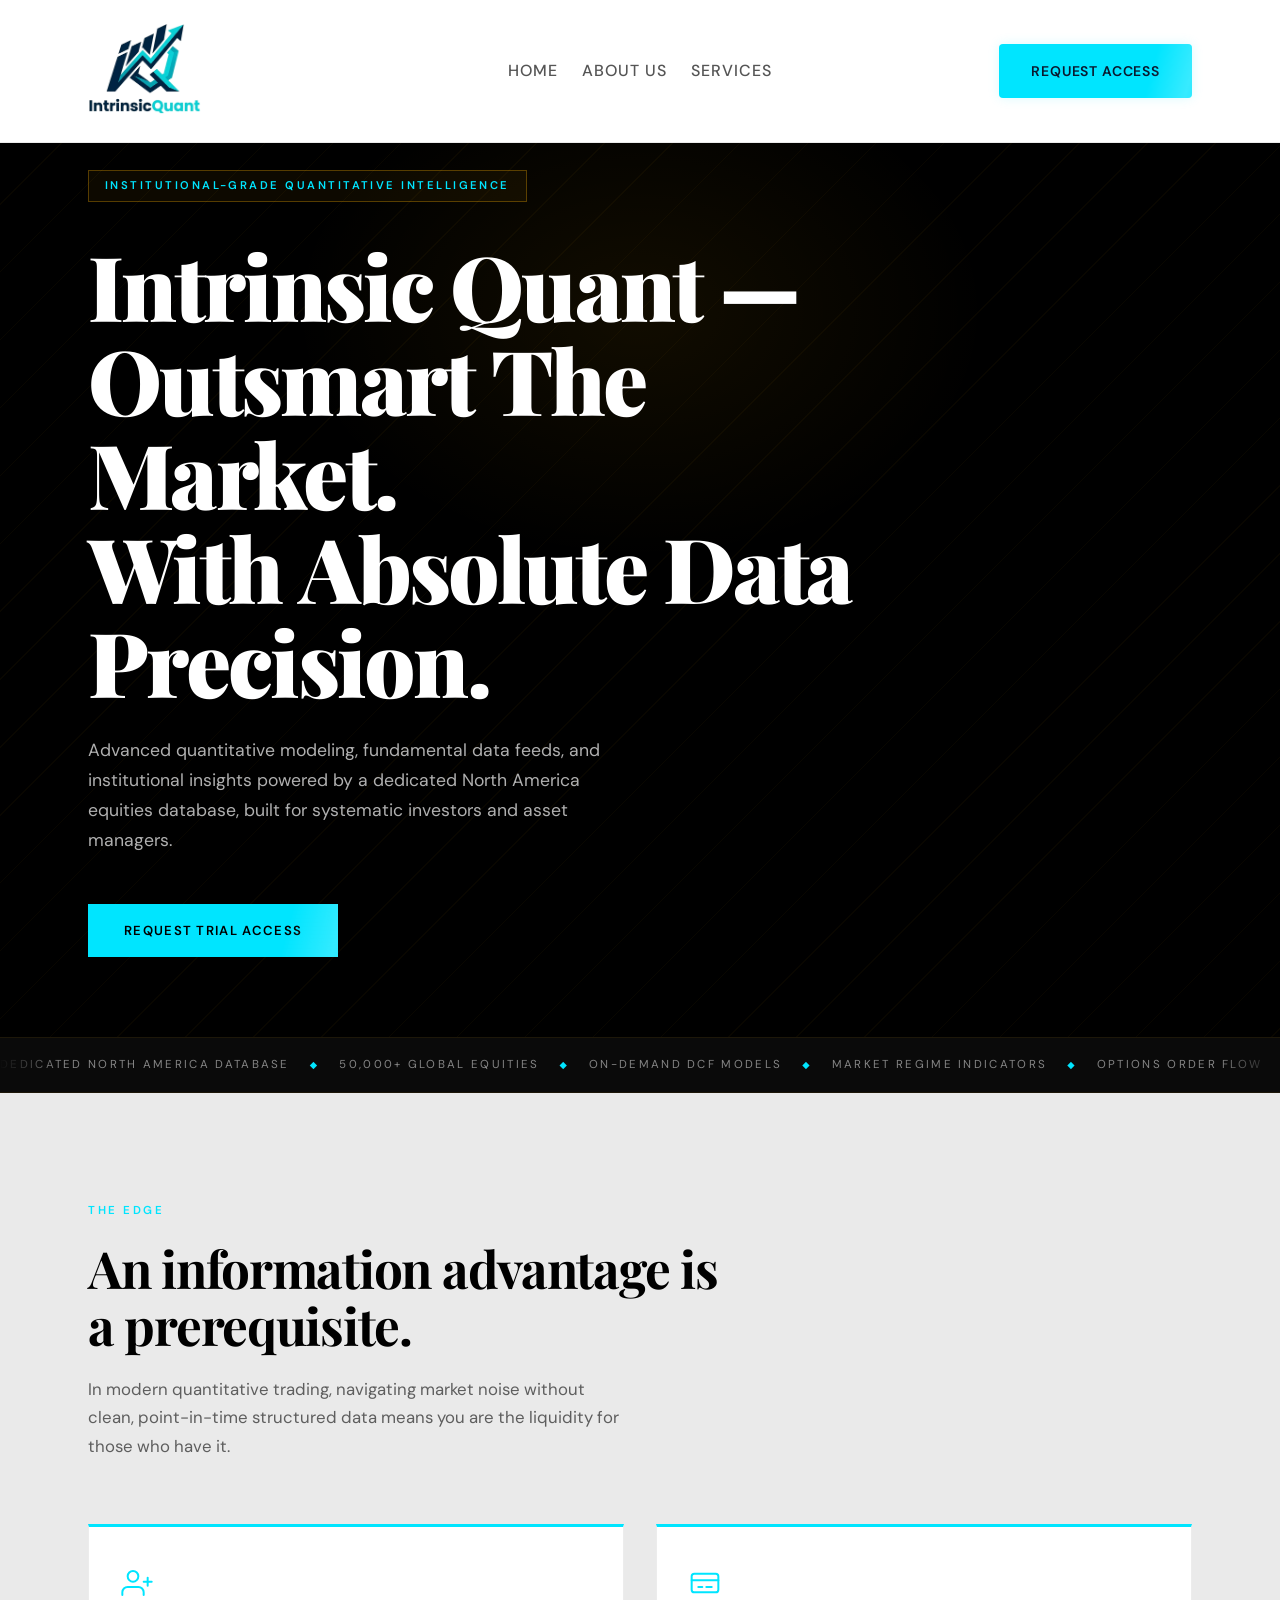
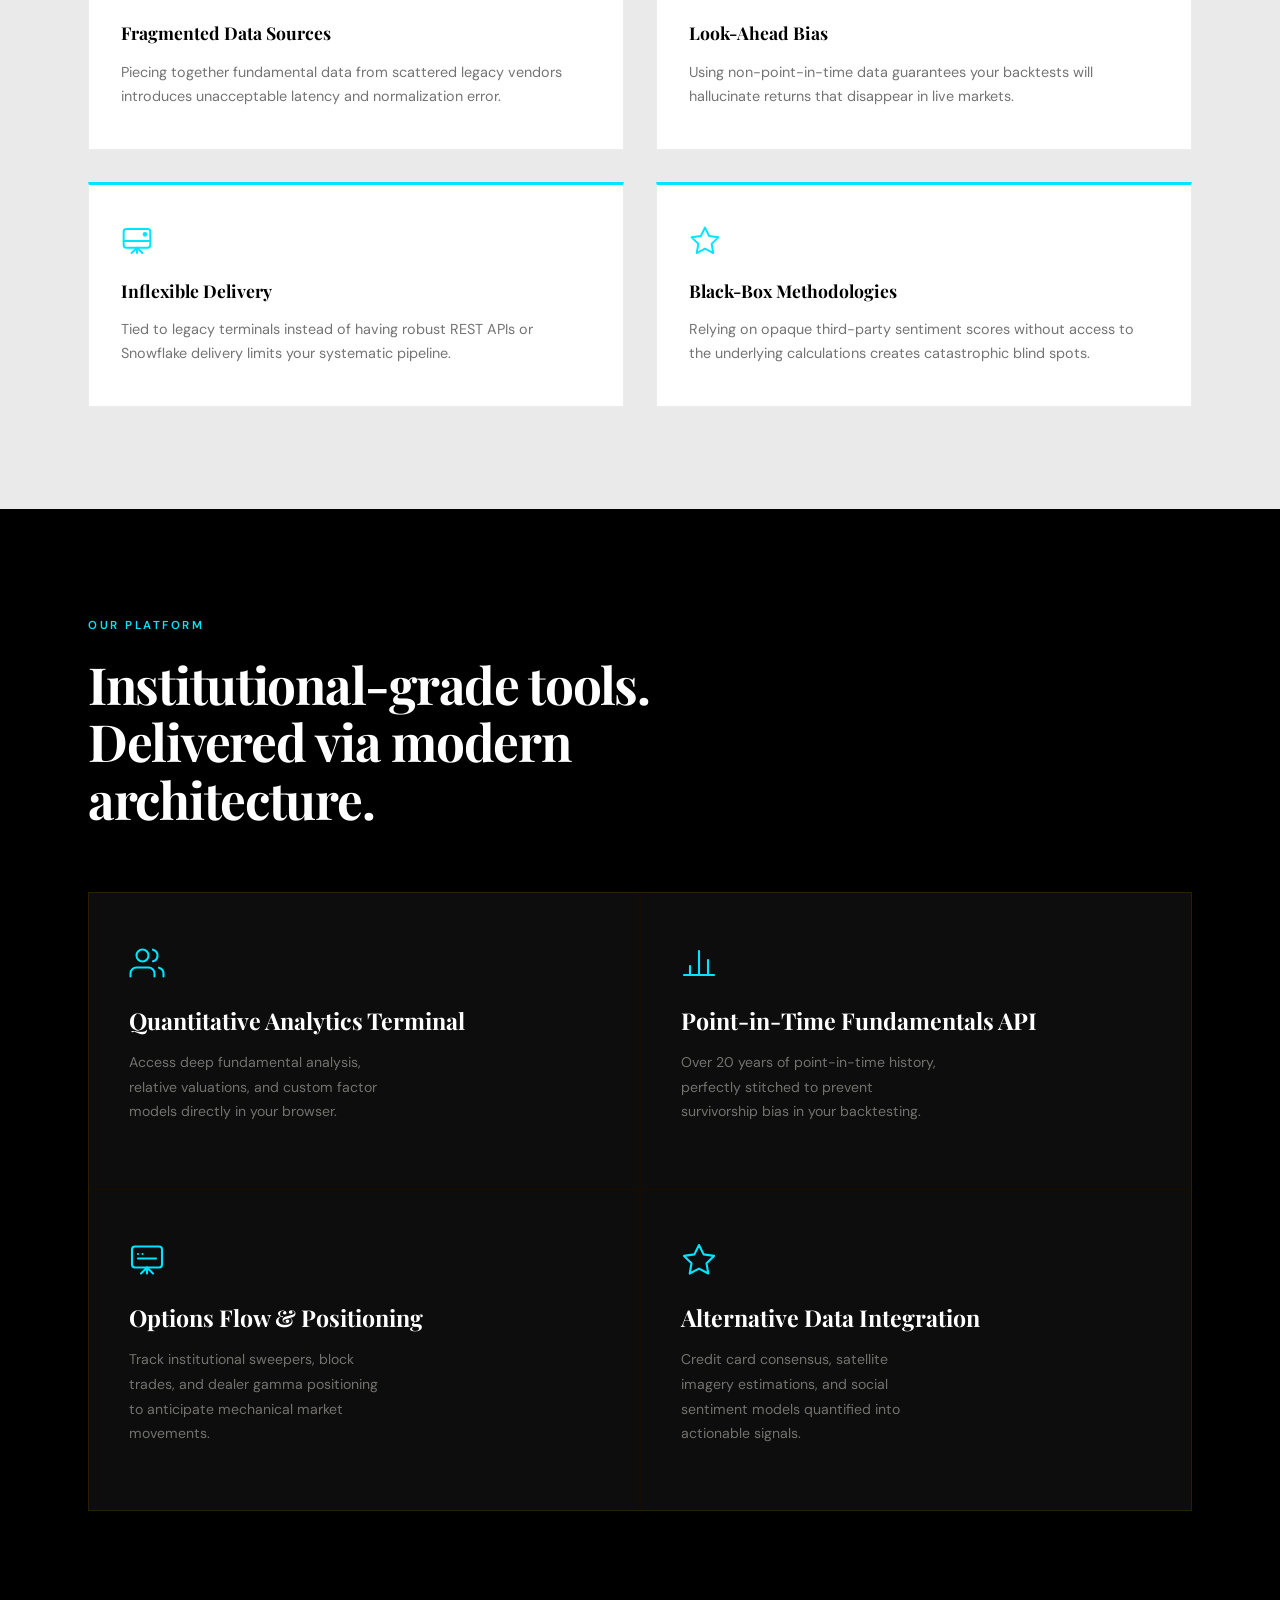
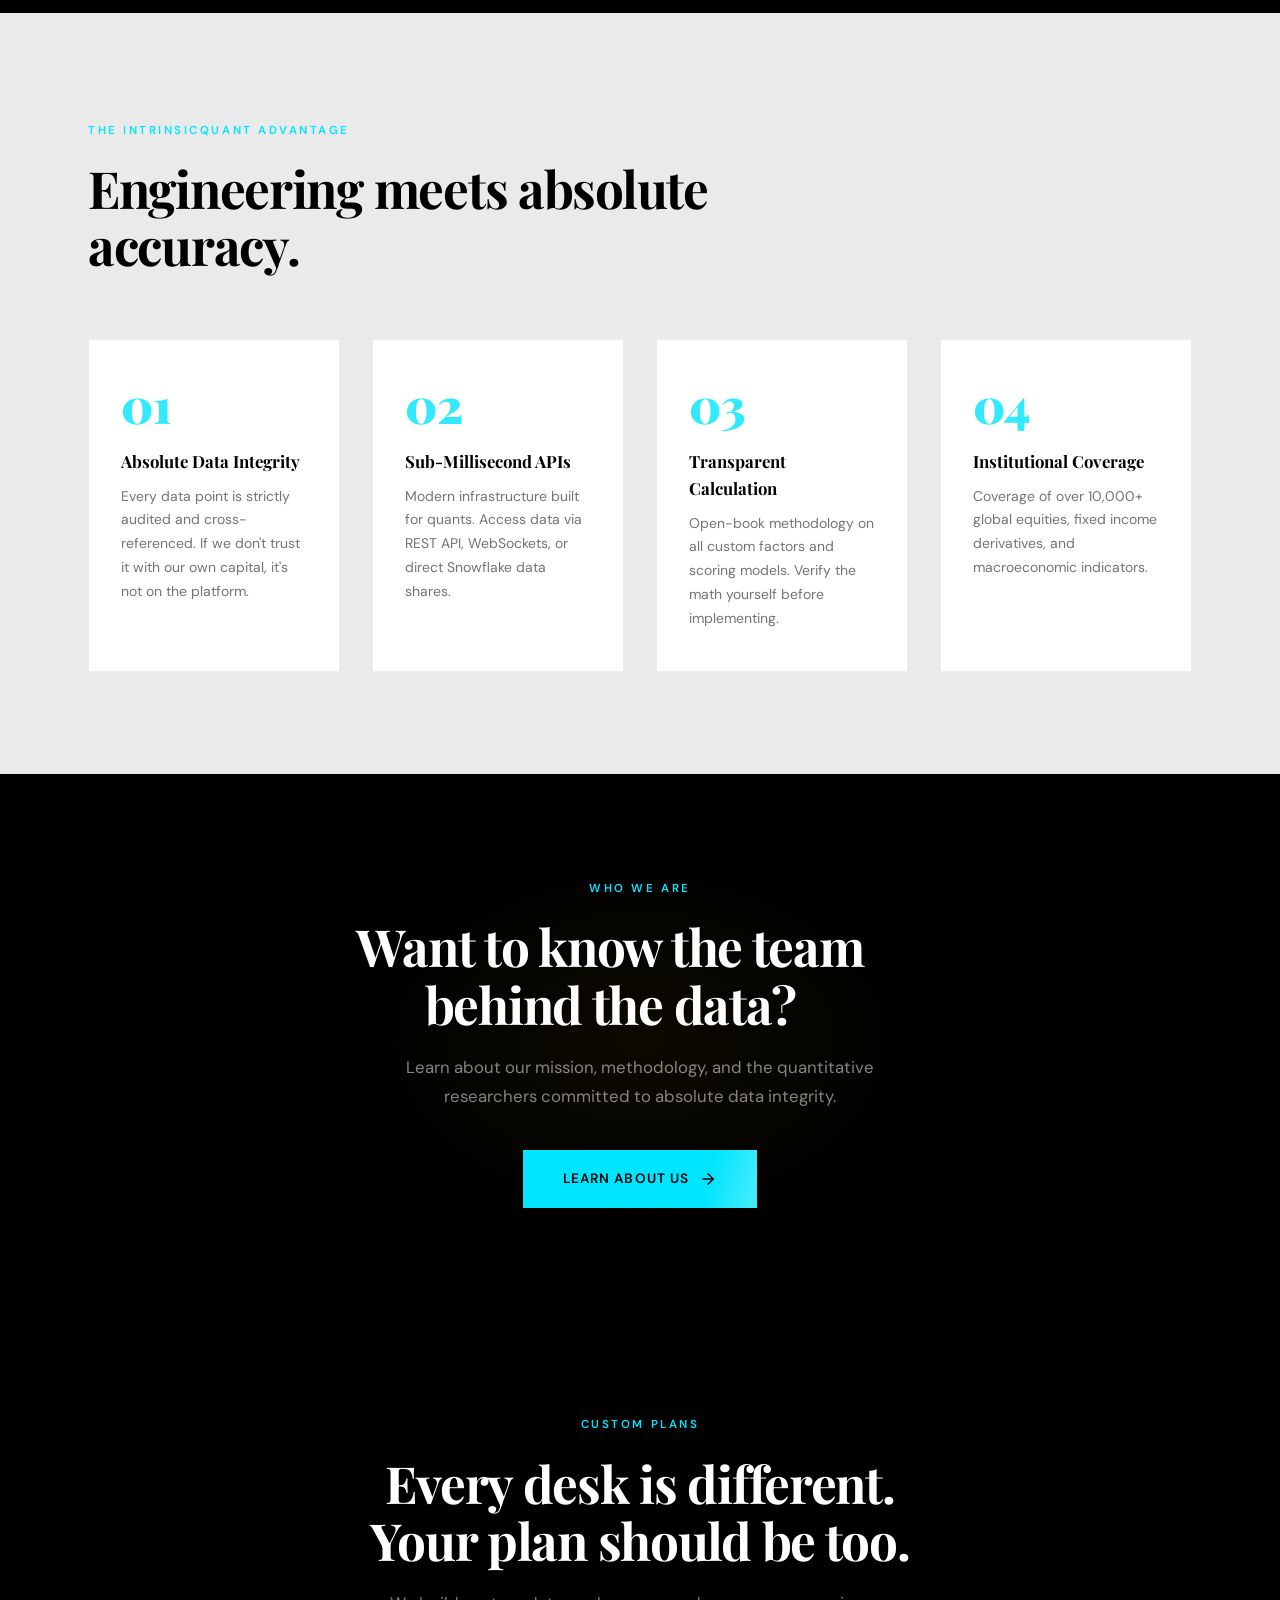
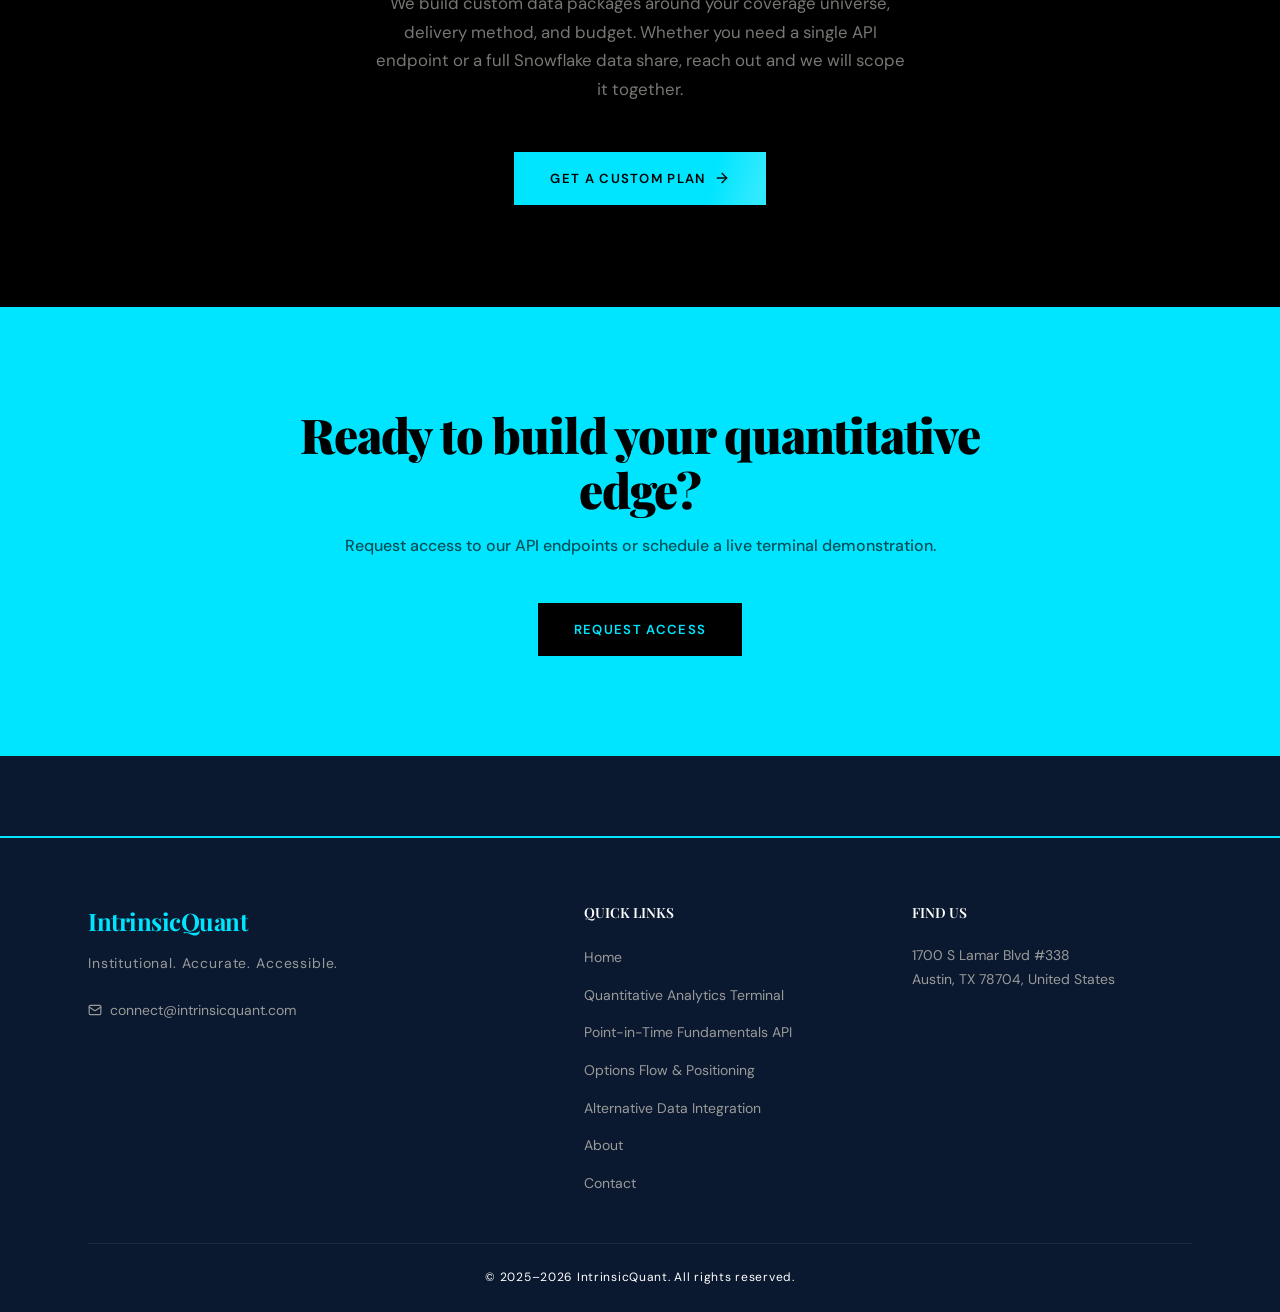
==== commit f617c3d2: "On branch main Your branch is up to date with 'origin/main'. Changes to be committed: 	modified:   a" ====
--- a/index.html
+++ b/index.html
@@ -4,9 +4,15 @@
 <head>
   <meta charset="UTF-8">
   <meta name="viewport" content="width=device-width, initial-scale=1.0">
+  <!-- Favicons for Google Search & Browser recognition -->
+  <link rel="icon" href="favicon.ico" sizes="32x32">
+  <link rel="icon" href="favicon-192.png" sizes="192x192" type="image/png">
+  <link rel="apple-touch-icon" href="apple-touch-icon.png">
   <title>IntrinsicQuant — Quantitative Financial Intelligence</title>
   <meta name="description"
     content="IntrinsicQuant is a Bloomberg-grade quantitative data platform delivering point-in-time fundamentals, options flow, and API access to systematic traders.">
+  <!-- SEO: keyword meta tag with brand variations and common typos -->
+  <meta name="keywords" content="Intrinsic Quant, IntrinsicQuant, intrinsicquant, intrinsic quant, intrisic quant, intrinsic quant data, intrinsicquant.com, quantitative financial data, quantitative data platform, point-in-time fundamentals, financial data API, quant data provider, institutional financial data, options flow data, systematic trading data">
   <link rel="canonical" href="https://intrinsicquant.com/">
   <meta property="og:title" content="IntrinsicQuant — Institutional-Grade Quantitative Financial Intelligence">
   <meta property="og:description"
@@ -18,18 +24,27 @@
   <meta name="twitter:title" content="IntrinsicQuant — Institutional-Grade Quantitative Financial Intelligence">
   <meta name="twitter:description" content="IntrinsicQuant is a Bloomberg-grade quantitative data platform delivering point-in-time fundamentals, options flow, and API access to systematic traders.">
   <meta name="twitter:image" content="https://intrinsicquant.com/assets/images/logo.png">
+  <!-- SEO: preconnect hints for Google Fonts performance -->
+  <link rel="preconnect" href="https://fonts.googleapis.com">
+  <link rel="preconnect" href="https://fonts.gstatic.com" crossorigin>
   <link
     href="https://fonts.googleapis.com/css2?family=Playfair+Display:ital,wght@0,400;0,600;0,700;0,900;1,400;1,700&family=DM+Sans:opsz,wght@9..40,300;9..40,400;9..40,500;9..40,600&display=swap"
     rel="stylesheet">
   <link rel="stylesheet" href="css/styles.css">
+  <!-- SEO: Enhanced Organization JSON-LD with brand keyword variations -->
   <script type="application/ld+json">
   {
     "@context": "https://schema.org",
     "@type": "Organization",
     "name": "IntrinsicQuant",
+    "alternateName": ["Intrinsic Quant", "intrinsicquant", "intrinsic quant"],
+    "description": "Intrinsic Quant (IntrinsicQuant) is an institutional-grade quantitative financial data platform delivering point-in-time fundamentals, options flow analytics, and API access to systematic traders and asset managers.",
     "image": "https://intrinsicquant.com/assets/images/logo.png",
-    "@id": "https://intrinsicquant.com/",
+    "logo": "https://intrinsicquant.com/assets/images/logo.png",
+    "@id": "https://intrinsicquant.com/#organization",
     "url": "https://intrinsicquant.com/",
+    "email": "connect@intrinsicquant.com",
+    "foundingDate": "2025",
     "address": {
       "@type": "PostalAddress",
       "streetAddress": "1700 S Lamar Blvd #338",
@@ -37,7 +52,23 @@
       "addressRegion": "TX",
       "postalCode": "78704",
       "addressCountry": "US"
-    }
+    },
+    "contactPoint": {
+      "@type": "ContactPoint",
+      "email": "connect@intrinsicquant.com",
+      "contactType": "customer service",
+      "availableLanguage": "English"
+    }
+  }
+  </script>
+  <!-- SEO: WebSite schema for sitelinks search box -->
+  <script type="application/ld+json">
+  {
+    "@context": "https://schema.org",
+    "@type": "WebSite",
+    "name": "IntrinsicQuant",
+    "alternateName": "Intrinsic Quant",
+    "url": "https://intrinsicquant.com/"
   }
   </script>
   <style>
@@ -932,7 +963,7 @@
       <div class="nav__inner">
 
         <a class="nav__logo" href="/">
-          <img src="assets/images/logo.png" alt="IntrinsicQuant" height="80">
+          <img src="assets/images/logo.png" alt="Intrinsic Quant — IntrinsicQuant Logo" height="80">
         </a>
 
         <ul class="nav__links">
@@ -981,14 +1012,18 @@
     <div class="home-hero__glow"></div>
     <div class="home-hero__inner">
       <span class="home-hero__tag">Institutional-Grade Quantitative Intelligence</span>
+      <!-- SEO: H1 now includes brand keyword "Intrinsic Quant" for ranking -->
       <h1 class="home-hero__headline">
-        <span class="word" style="animation-delay:0.10s">Outsmart</span>
-        <span class="word" style="animation-delay:0.22s">The</span>
-        <span class="word" style="animation-delay:0.34s">Market.</span><br>
-        <span class="word" style="animation-delay:0.50s">With</span>
-        <span class="word" style="animation-delay:0.62s">Absolute</span>
-        <span class="word" style="animation-delay:0.74s">Data</span>
-        <span class="word" style="animation-delay:0.86s">Precision.</span>
+        <span class="word" style="animation-delay:0.10s">Intrinsic</span>
+        <span class="word" style="animation-delay:0.20s">Quant</span>
+        <span class="word" style="animation-delay:0.30s">—</span>
+        <span class="word" style="animation-delay:0.40s">Outsmart</span>
+        <span class="word" style="animation-delay:0.50s">The</span>
+        <span class="word" style="animation-delay:0.58s">Market.</span><br>
+        <span class="word" style="animation-delay:0.66s">With</span>
+        <span class="word" style="animation-delay:0.74s">Absolute</span>
+        <span class="word" style="animation-delay:0.82s">Data</span>
+        <span class="word" style="animation-delay:0.90s">Precision.</span>
       </h1>
       <p class="home-hero__sub">Advanced quantitative modeling, fundamental data feeds, and institutional insights powered by a dedicated North America equities database, built for systematic investors and asset managers.</p>
       <div class="home-hero__actions">
--- a/css/styles.css
+++ b/css/styles.css
@@ -686,7 +686,7 @@
   right: 0;
   z-index: var(--z-nav);
   background: var(--color-white);
-  padding-block: var(--space-4);
+  padding-block: var(--space-6);
   border-bottom: 1px solid rgba(0, 0, 0, 0.08);
   transition: box-shadow var(--duration-slow) var(--ease-out),
     padding var(--duration-base) var(--ease-out);
@@ -714,9 +714,11 @@
 }
 
 .nav__logo img {
-  height: 80px;
+  height: 90px;
   width: auto;
   display: block;
+  object-fit: contain;
+  margin-bottom: 4px; /* Space for the text at the bottom of the logo */
 }
 
 .nav__links {
